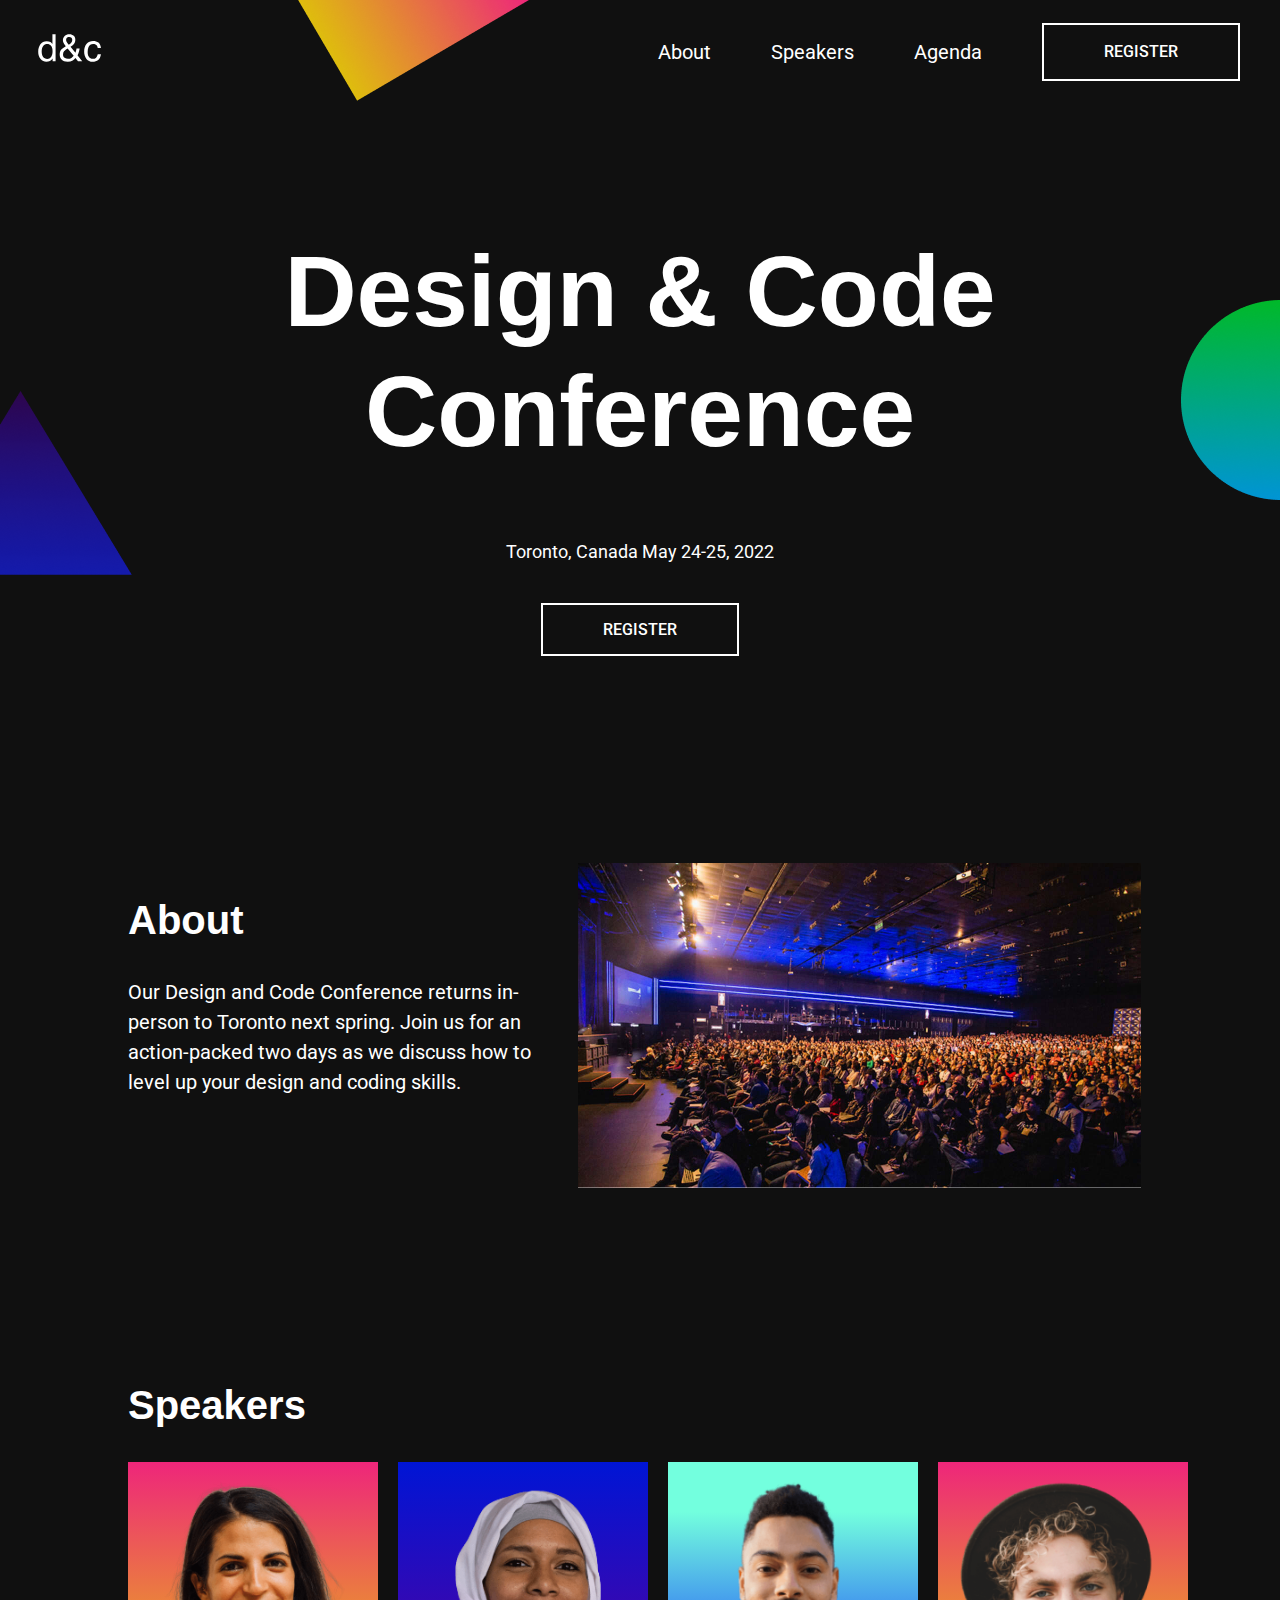
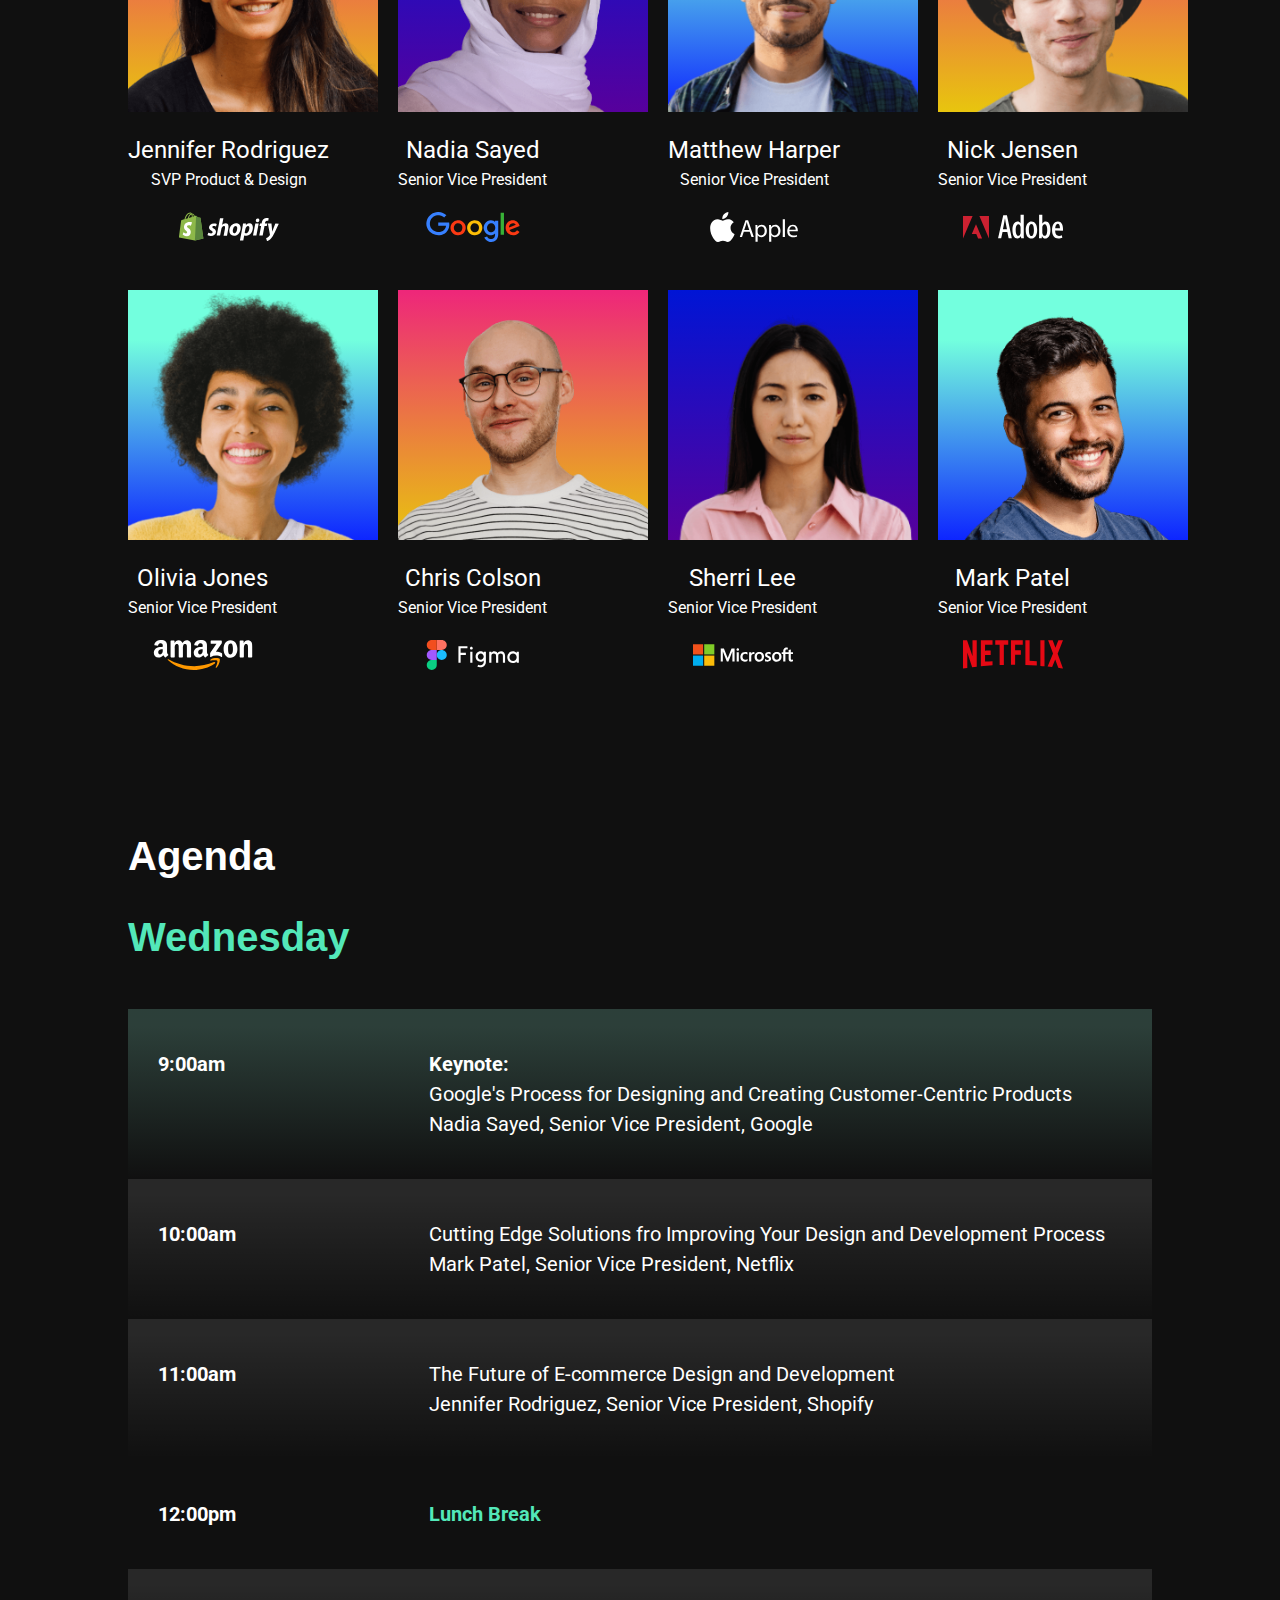
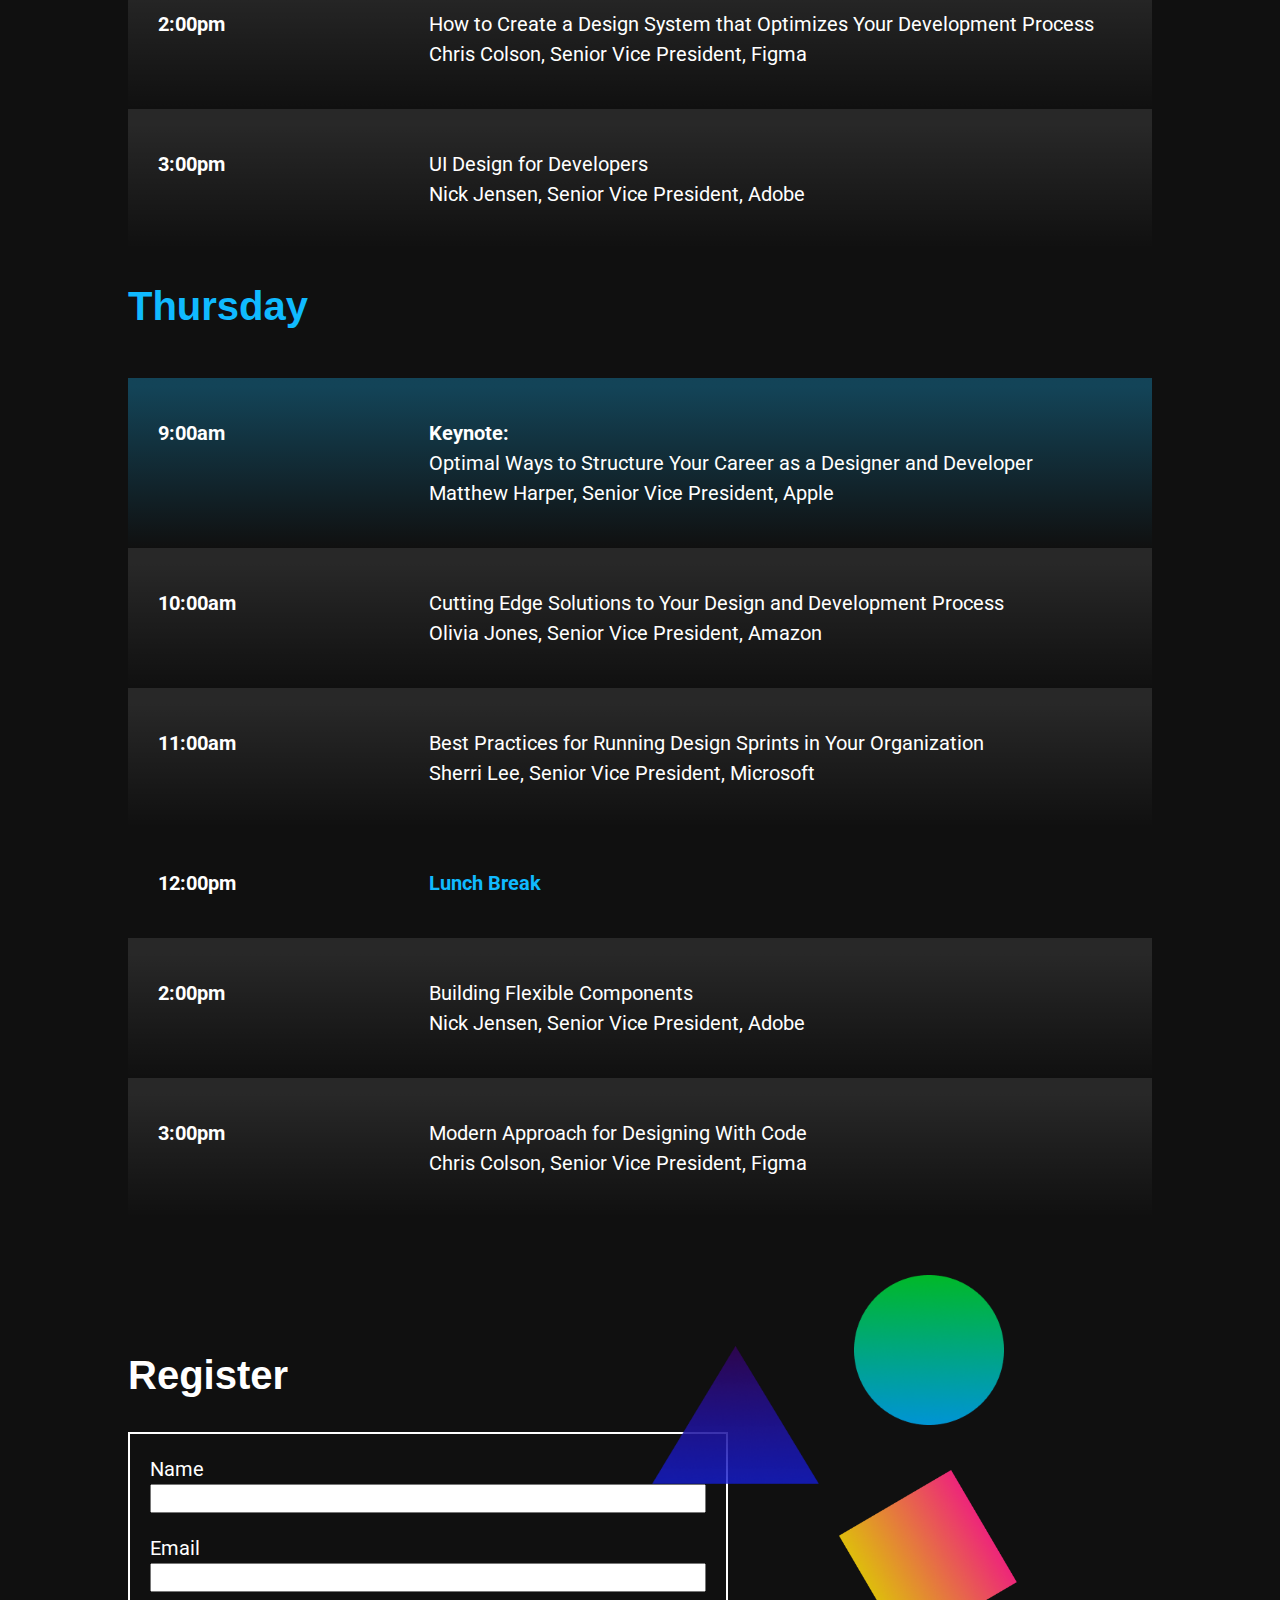
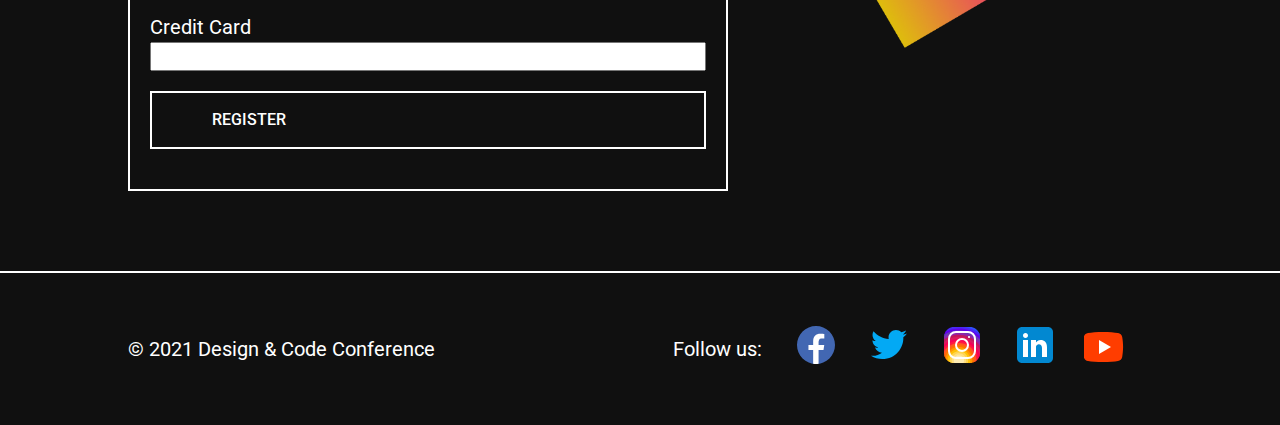
==== index.html @ f4529136 "Added copy to schedule and revised speaker titles." ====
<!DOCTYPE html>
<html lang="en">
  <head>
    <meta charset="UTF-8" />
    <meta http-equiv="X-UA-Compatible" content="IE=edge" />
    <meta name="viewport" content="width=device-width, initial-scale=1.0" />
    <title>Design & Code Conference</title>
    <link rel="stylesheet" href="css/normalize.css" />
    <link rel="stylesheet" href="css/styles.css" />
    <link
      href="https://fonts.googleapis.com/css2?family=Roboto:wght@400;700&display=swap"
      rel="stylesheet"
    />
  </head>
  <body>
    <header>
      <nav class="nav collapsible">
        <a href="#"
          ><svg class="icon-company">
            <use xlink:href="images/sprite.svg#logo"></use></svg
        ></a>
        <svg class="icon-social nav__toggler">
          <use xlink:href="images/sprite.svg#hamburger-menu"></use>
        </svg>
        <ul class="list nav__list collapsible__content">
          <li class="nav__item"><a href="">About</a></li>
          <li class="nav__item"><a href="">Speakers</a></li>
          <li class="nav__item"><a href="">Agenda</a></li>
          <li class="nav__item">
            <a href=""><div class="btn">Register</div></a>
          </li>
        </ul>
      </nav>
      <div class="hero-square">
        <img src="images/pink-yellow-square-hero.png" alt="">
      </div>
    </header>
    <section class="hero"> 
      <div class="hero-content">
        <h1>Design & Code<br />Conference</h1>
        <p class="date">Toronto, Canada May 24-25, 2022</p>
        <a href="" class="btn">Register</a>
      </div>
      <div class="hero-triangle">
        <img src="images/purple-blue-triangle.png" alt="">
      </div>
      <div class="hero-circle">
        <img src="images/green-blue-circle.png" alt="">
      </div>
    </section>
    <main>
      <section class="about container">
        <div class="grid about-grid">
          <div class="content">
            <h2 class="center">About</h2>
            <p class="word-wrap">
              Our Design and Code Conference returns in-person to Toronto next
              spring. Join us for an action-packed two days as we discuss how to
              level up your design and coding skills.
            </p>
          </div>
          <div class="image-wrap">
            <img
              src="images/conference_200.jpg"
              srcset="
                images/conference_200.jpg  200w,
                images/conference_812.jpg  812w,
                images/conference_1200.jpg 1200w,
              "
              alt=""
              class="img"
            />
          </div>
        </div>
      </section>
      <section class="speakers container">
        <h2 class="section__heading">Speakers</h2>
        <div class="grid grid-cols--4">
          <div class="speaker-profile-wrap">
            <div class="speaker pink-yellow">
              <img
                class="speaker-image"
                src="images/jennifer-dominguez-shopify.png"
                alt=""
              />
            </div>
            <div class="speaker__info">
              <div class="speaker__info-wrap">
                <p class="speaker__name">Jennifer Rodriguez</p>
                <p class="speaker__title">SVP Product & Design</p>
              </div>
              <svg class="icon-company">
                <use xlink:href="images/sprite.svg#shopify"></use>
              </svg>
            </div>
          </div>
          <div class="speaker-profile-wrap">
            <div class="speaker blue-purple">
              <img
                class="speaker-image"
                src="images/nadia-sayed-google.png"
                alt=""
              />
            </div>
            <div class="speaker__info">
              <div class="speaker__info-wrap">
                <p class="speaker__name">Nadia Sayed</p>
                <p class="speaker__title">Senior Vice President</p>
              </div>
              <svg class="icon-company">
                <use xlink:href="images/sprite.svg#google"></use>
              </svg>
            </div>
      
          
          </div>
          <div class="speaker-profile-wrap">
            <div class="speaker light_green-blue">
              <img
                class="speaker-image"
                src="images/matthew-harper-adobe.png"
                alt=""
              />
            </div>
            <div class="speaker__info">
              <div class="speaker__info-wrap">
                <p class="speaker__name">Matthew Harper</p>
                <p class="speaker__title">Senior Vice President</p>
              </div>
              <svg class="icon-company">
                <use xlink:href="images/sprite.svg#apple"></use>
              </svg>
            </div>
      
          
          </div>
          <div class="speaker-profile-wrap">
            <div class="speaker pink-yellow">
              <img
                class="speaker-image"
                src="images/nick-jensen-adobe.png"
                alt=""
              />
            </div>
            <div class="speaker__info">
              <div class="speaker__info-wrap">
                <p class="speaker__name">Nick Jensen</p>
                <p class="speaker__title">Senior Vice President</p>
              </div>
              <svg class="icon-company">
                <use xlink:href="images/sprite.svg#adobe"></use>
              </svg>
            </div>
          </div>
          <div class="speaker-profile-wrap">
            <div class="speaker light_green-blue">
              <img
                class="speaker-image"
                src="images/olivia-jones-amazon.png"
                alt=""
              />
            </div>
            <div class="speaker__info">
              <div class="speaker__info-wrap">
                <p class="speaker__name">Olivia Jones</p>
                <p class="speaker__title">Senior Vice President</p>
              </div>
              <svg class="icon-company">
                <use xlink:href="images/sprite.svg#amazon"></use>
              </svg>
            </div>
          </div>
          <div class="speaker-profile-wrap">
            <div class="speaker pink-yellow">
              <img
                class="speaker-image"
                src="images/chris-colson-figma.png"
                alt=""
              />
            </div>
            <div class="speaker__info">
              <div class="speaker__info-wrap">
                <p class="speaker__name">Chris Colson</p>
                <p class="speaker__title">Senior Vice President</p>
              </div>
              <svg class="icon-company">
                <use xlink:href="images/sprite.svg#figma"></use>
              </svg>
            </div>
          </div>
          <div class="speaker-profile-wrap">
            <div class="speaker blue-purple">
              <img
                class="speaker-image"
                src="images/sherri-lee-microsoft.png"
                alt=""
              />
            </div>
            <div class="speaker__info">
              <div class="speaker__info-wrap">
                <p class="speaker__name">Sherri Lee</p>
                <p class="speaker__title">Senior Vice President</p>
              </div>
              <svg class="icon-company">
                <use xlink:href="images/sprite.svg#microsoft"></use>
              </svg>
            </div>
          </div>
          <div class="speaker-profile-wrap">
            <div class="speaker light_green-blue">
              <img
                class="speaker-image"
                src="images/mark-patel-netflix.png"
                alt=""
              />
            </div>
            <div class="speaker__info">
              <div class="speaker__info-wrap">
                <p class="speaker__name">Mark Patel</p>
                <p class="speaker__title">Senior Vice President</p>
              </div>
              <svg class="icon-company">
                <use xlink:href="images/sprite.svg#netflix"></use>
              </svg>
            </div>
          </div>
      </section>
      <section class="agenda container">
        <h2 class="section__heading">Agenda</h2>
        <div class="agenda__day-one">
          <h2 class="agenda__heading">Wednesday</h2>
          <div class="grid grid-cols--2 green-black container-padding">
            <span style="font-weight: 700">
              <p>9:00am</p>
            </span>
            <div class="session-content">
              <span style="font-weight: 700">
                <p>Keynote:</p>
              </span>
              <p>Google's Process for Designing and Creating Customer-Centric Products</p>
              <p>Nadia Sayed, Senior Vice President, Google</p>
            </div>
          </div>
          <div class="grid grid-cols--2 white-black container-padding">
            <span style="font-weight: 700">
              <p>10:00am</p>
            </span>
            <div class="session-content">
              <p>Cutting Edge Solutions fro Improving Your Design and Development Process</p>
              <p>Mark Patel, Senior Vice President, Netflix</p>
            </div>
          </div>
          <div class="grid grid-cols--2 white-black container-padding">
            <span style="font-weight: 700">
              <p>11:00am</p>
            </span>
            <div class="session-content">
              <p>The Future of E-commerce Design and Development</p>
              <p>Jennifer Rodriguez, Senior Vice President, Shopify</p>
            </div>
          </div>
          <div class="grid grid-cols--2 container-padding">
            <span style="font-weight: 700">
              <p>12:00pm</p>
            </span>
            <div class="session-content">
              <p><span style="color: #53e8b9; font-weight:bold">Lunch Break</span></p>
            </div>
          </div>
          <div class="grid grid-cols--2 white-black container-padding">
            <span style="font-weight: 700">
              <p>2:00pm</p>
            </span>
            <div class="session-content">
              <p>How to Create a Design System that Optimizes Your Development Process</p>
              <p>Chris Colson, Senior Vice President, Figma</p>
            </div>
          </div>
          <div class="grid grid-cols--2 white-black container-padding">
            <span style="font-weight: 700">
              <p>3:00pm</p>
            </span>
            <div class="session-content">
              <p>UI Design for Developers</p>
              <p>Nick Jensen, Senior Vice President, Adobe</p>
            </div>
          </div>
        </div>
        <div class="agenda__day-two">
          <h2 class="agenda__heading--blue">Thursday</h2>
          <div class="grid grid-cols--2 blue-black container-padding">
            <span style="font-weight: 700">
              <p>9:00am</p>
            </span>
            <div class="session-content">
              <span style="font-weight: 700">
                <p>Keynote:</p>
              </span>
              <p>Optimal Ways to Structure Your Career as a Designer and Developer</p>
              <p>Matthew Harper, Senior Vice President, Apple</p>
            </div>
          </div>
          <div class="grid grid-cols--2 white-black container-padding">
            <span style="font-weight: 700">
              <p>10:00am</p>
            </span>
            <div class="session-content">
              <p>Cutting Edge Solutions to Your Design and Development Process</p>
              <p>Olivia Jones, Senior Vice President, Amazon</p>
            </div>
          </div>
          <div class="grid grid-cols--2 white-black container-padding">
            <span style="font-weight: 700">
              <p>11:00am</p>
            </span>
            <div class="session-content">
              <p>Best Practices for Running Design Sprints in Your Organization</p>
              <p>Sherri Lee, Senior Vice President, Microsoft</p>
            </div>
          </div>
          <div class="grid grid-cols--2 container-padding">
            <span style="font-weight: 700">
              <p>12:00pm</p>
            </span>
            <div class="session-content">
              <p><span style="color: #10BAFF; font-weight:bold">Lunch Break</span></p>
            </div>
          </div>
          <div class="grid grid-cols--2 white-black container-padding">
            <span style="font-weight: 700">
              <p>2:00pm</p>
            </span>
            <div class="session-content">
              <p>Building Flexible Components</p>
              <p>Nick Jensen, Senior Vice President, Adobe</p>
            </div>
          </div>
          <div class="grid grid-cols--2 white-black container-padding">
            <span style="font-weight: 700">
              <p>3:00pm</p>
            </span>
            <div class="session-content">
              <p>Modern Approach for Designing With Code</p>
              <p>Chris Colson, Senior Vice President, Figma</p>
            </div>
          </div>
        </div>
      </section>
      <section class="register container">
        <h2 class="temp">Register</h2>
        <form action="" class="form">
          <div class="input-wrap">
            <label for="">Name</label>
            <input type="text">
          </div>
          <div class="input-wrap">
            <label for="">Email</label>
            <input type="email">
          </div>
          <div class="input-wrap">
            <label for="">Credit Card</label>
            <input type="text">
          </div>
          <div class="input-wrap">
            <a href="" class="btn btn-margin" >Register</a>
          </div>
          <div class="triangle-form">
            <img class="triangle-form__image" src="images/purple-blue-triangle-form.png" alt="">
          </div>
          <div class="square-form">
            <img class="square-form__image" src="images/pink-yellow-square-form.png" alt="">
          </div>
          <div class="circle-form">
            <img class="circle-form__image" src="images/green-blue-circle-form.png" alt="">
          </div>
        </form>

      </section>
      <footer class="footer">
        <div class="container">
          <div class="footer-items">
            <p class="copyright">&copy 2021 Design & Code Conference</p>
            <div class="social-footer-wrap">
              <p class="social-icons-caption">Follow us:</p>
              <div class="social-icons">
                <a href="">
                  <svg class="icon-social">
                    <use xlink:href="images/sprite.svg#social-facebook"></use>
                  </svg>
                </a>
                <a href="">
                  <svg class="icon-social">
                    <use xlink:href="images/sprite.svg#social-twitter"></use>
                  </svg>
                </a>
                <a href="">
                  <svg class="icon-social">
                    <use xlink:href="images/sprite.svg#social-instagram"></use>
                  </svg>
                </a>
                <a href="">
                  <svg class="icon-social">
                    <use xlink:href="images/sprite.svg#social-linkedin"></use>
                  </svg>
                </a>
                <a href="">
                  <svg class="icon-social">
                    <use xlink:href="images/sprite.svg#social-youtube"></use>
                  </svg>
                </a>
              </div>
            </div>
          </div>
        </div>
      </footer>
    </main>
    <script src="js/main.js"></script>
  </body>
</html>
---- css/styles.css ----
:root {
  --color-primary: #53e8b9;
  --color-secondary: #ee267a;
  --color-accent: #e8c50e;
  --color-headings: #ffffff;
  --color-body: #ffffff;
  --color-body--dark: #101010;
  --color-border: #ffffff;
}

*,
*::after,
*::before {
  box-sizing: border-box;
}

/* Typography */

::selection {
  background: var(--color-primary);
  color: #ffffff;
}

html {
  font-size: 62.5%;
  background-color: var(--color-body--dark);
}

body {
  background-color: var(--color-body--darker);
  font-family: Helvetica, sans-serif;
  font-size: 2rem;
  line-height: 1.5;
  color: var(--color-body);
}

h1,
h2,
h3 {
  font-family: Helvetica, sans-serif;
  line-height: 1.2;
}

h1 {
  font-size: 4rem;
}

@media screen and (min-width: 1068px) {
  h1 {
    font-size: 10rem;
  }
}

h2 {
  font-size: 4rem;
}

h3 {
  font-size: 3.2rem;
}

h4 {
  font-size: 2.4rem;
  font-weight: bold;
}

p {
  margin: 0;
}
body {
  font-family: "Roboto", sans-serif;
}
/* Icons */

.icon-social {
  height: 48px;
  width: 48px;
  margin-right: 20px;
}

.icon-company {
  width: 100%;
  max-width: 100px;
  height: 100%;
  max-height: 30px;
}

/* Buttons */

.btn {
  font-size: 1.6rem;
  font-weight: 500;
  text-transform: uppercase;
  padding: 1.5rem 6rem;
  border: 2px solid var(--color-body);
  color: var(--color-body);
  background-color: transparent;
  text-decoration: none;
}

.btn:hover {
  border: 2px solid var(--color-body);
  color: var(--color-body--dark);
  background-color: var(--color-body);
}

/* Speaker Profiles */

/* .speakers {
  overflow: hidden;
} */
.speaker-profile-wrap {
  display: flex;
  flex-direction: column;
  align-items: center;
  justify-content: center;
  align-self: center;
  margin-bottom: 2rem;
}

@media screen and (min-width: 500px) {
  .speaker-profile-wrap {
    align-items: flex-start;
    justify-content: flex-start;
  }
}

.speaker {
  max-height: 250px;
  max-width: 250px;
  margin-bottom: 2rem;
}

.speaker-image {
  max-height: 250px;
  max-width: 250px;
}

.pink-yellow {
  background-image: linear-gradient(#ee267a, #e8c50e);
}

.blue-purple {
  background-image: linear-gradient(#0015d5, #57009c);
}

.light_green-blue {
  background-image: linear-gradient(#73ffde 20%, #0d25ff);
}

.speaker__name {
  font-size: 2.4rem;
  margin: 0;
}

.speaker__title {
  font-size: 1.6rem;
  margin: 0;
}

.speaker__info-wrap {
  margin-bottom: 2rem;
}

.speaker__info {
  text-align: center;
}
/* grids */

.grid {
  display: grid;
}

.about-grid {
  row-gap: 4rem;
}

@media screen and (min-width: 500px) {
  .grid-cols--4 {
    grid-template-columns: 1fr 1fr;
    grid-gap: 3rem;
  }
}
@media screen and (min-width: 768px) {
  .grid-cols--2 {
    grid-template-columns: 25% 75%;
    grid-gap: 3rem;
  }
  .grid-cols--4 {
    grid-template-columns: 1fr 1fr 1fr;
    grid-gap: 3rem;
  }
}

@media screen and (min-width: 1100px) {
  .grid-cols--4 {
    grid-template-columns: 1fr 1fr 1fr 1fr;
    grid-gap: 2rem;
  }
}

.green-black {
  background-image: linear-gradient(rgba(156, 251, 222, 0.2) 10%, transparent);
}

.blue-black {
  background-image: linear-gradient(rgba(26, 188, 254, 0.3) 5%, transparent);
}

.white-black {
  background-image: linear-gradient(rgba(255, 255, 255, 0.1) 10%, transparent);
}

.agenda__heading {
  color: var(--color-primary);
  margin-bottom: 4.8rem;
}

.agenda__heading--blue {
  color: #10baff;
  margin-bottom: 4.8rem;
}

.container-padding {
  padding: 4rem 3rem;
}

/* Footer */
.footer {
  padding: 4.8rem 0;
  border-top: 2px solid #ffffff;
  margin-top: 8rem;
}
.footer-items {
  display: flex;
  flex-direction: column;
  justify-content: center;
  align-items: center;
}

@media screen and (min-width: 1100px) {
  .footer-items {
    flex-direction: row;
    justify-content: space-between;
    align-items: center;
  }
}

.social-footer-wrap {
  display: flex;
  flex-direction: column;
  align-items: center;
}

.copyright {
  margin-bottom: 2.4rem;
}

@media screen and (min-width: 1100px) {
  .social-footer-wrap {
    flex-direction: row;
    justify-content: space-between;
  }

  .copyright {
    margin-bottom: 0;
  }
}

a {
  text-decoration: none;
}

.social-icons-caption {
  margin-right: 3rem;
}

/* Navigation */
.list {
  list-style: none;
  padding: 0;
}

.nav {
  background-color: var(--color-body--dark);
  display: flex;
  justify-content: space-between;
  align-items: center;
  flex-wrap: wrap;
  padding: 1.8rem 2rem;
}

.nav__list {
  width: 100%;
  margin: 0;
  align-items: center;
}

.nav__item {
  padding: 0.5rem 2rem;
  border-bottom: 1px solid #222222;
}

.nav__item > a {
  color: var(--color-body);
}

.collapsible__content {
  max-height: 0;
  overflow: hidden;
  opacity: 0;
}

.collapsible--expanded .collapsible__content {
  max-height: 100vh;
  opacity: 1;
}

@media screen and (min-width: 768px) {
  .nav__toggler {
    display: none;
  }

  .nav__item {
    border-bottom: none;
  }

  .nav__item + .nav__item {
    margin-left: 2rem;
  }

  .nav__list {
    width: auto;
    display: flex;
    max-height: 100%;
    opacity: 1;
  }
}

/* Hero */

.hero {
  padding: 6rem 0;
  display: flex;
  flex-direction: column;
  justify-content: center;
  align-items: center;
  text-align: center;
}
.date {
  font-size: 1.8rem;
  margin-bottom: 4.8rem;
}

.container {
  width: 80%;
  max-width: 1100px;
  margin: 0 auto;
}

.hero-text {
  margin-bottom: 4rem;
}

/* .section__heading {
  font-weight: 600;
  font-size: 6rem;
  margin: 0 0 7rem 0;
} */
.img {
  max-width: 600px;
}

.image-wrap {
  overflow: hidden;
}

@media screen and (min-width: 760px) {
  .about-grid {
    grid-template-columns: 40% 55%;
    gap: 4rem;
  }
  .image-wrap {
    display: flex;
    justify-content: flex-end;
  }
}

/* About */

.about {
  padding: 3rem 0;
}

@media screen and (min-width: 1100px) {
  .about {
    padding: 16rem 0;
  }
}

/* Agenda */

.agenda {
  padding: 10rem 0;
}

/* Register */
.form {
  border: 2px solid #ffffff;
  padding: 2rem;
  max-width: 600px;
  position: relative;
}
.input-wrap {
  display: flex;
  flex-direction: column;
  margin-bottom: 2rem;
}

.small {
  width: 32px;
  width: 32px;
}

.nav {
  position: relative;
}
.hero-square {
  position: absolute;
  top: 0;
  left: 20%;
}

.hero {
  position: relative;
}
.hero-triangle {
  position: absolute;
  left: 0;
  bottom: 20%;
}

.hero-circle {
  position: absolute;
  right: 0;
}

.triangle-form {
  position: absolute;
  right: -25%;
  top: -25%;
}

.triangle-form__image {
  width: 75%;
  height: 75%;
}

.square-form {
  position: absolute;
  right: -65%;
  top: 10%;
}

.square-form__image {
  width: 65%;
  height: 65%;
}

.circle-form {
  position: absolute;
  right: -55%;
  top: -45%;
}

.circle-form__image {
  width: 75%;
  height: 75%;
}
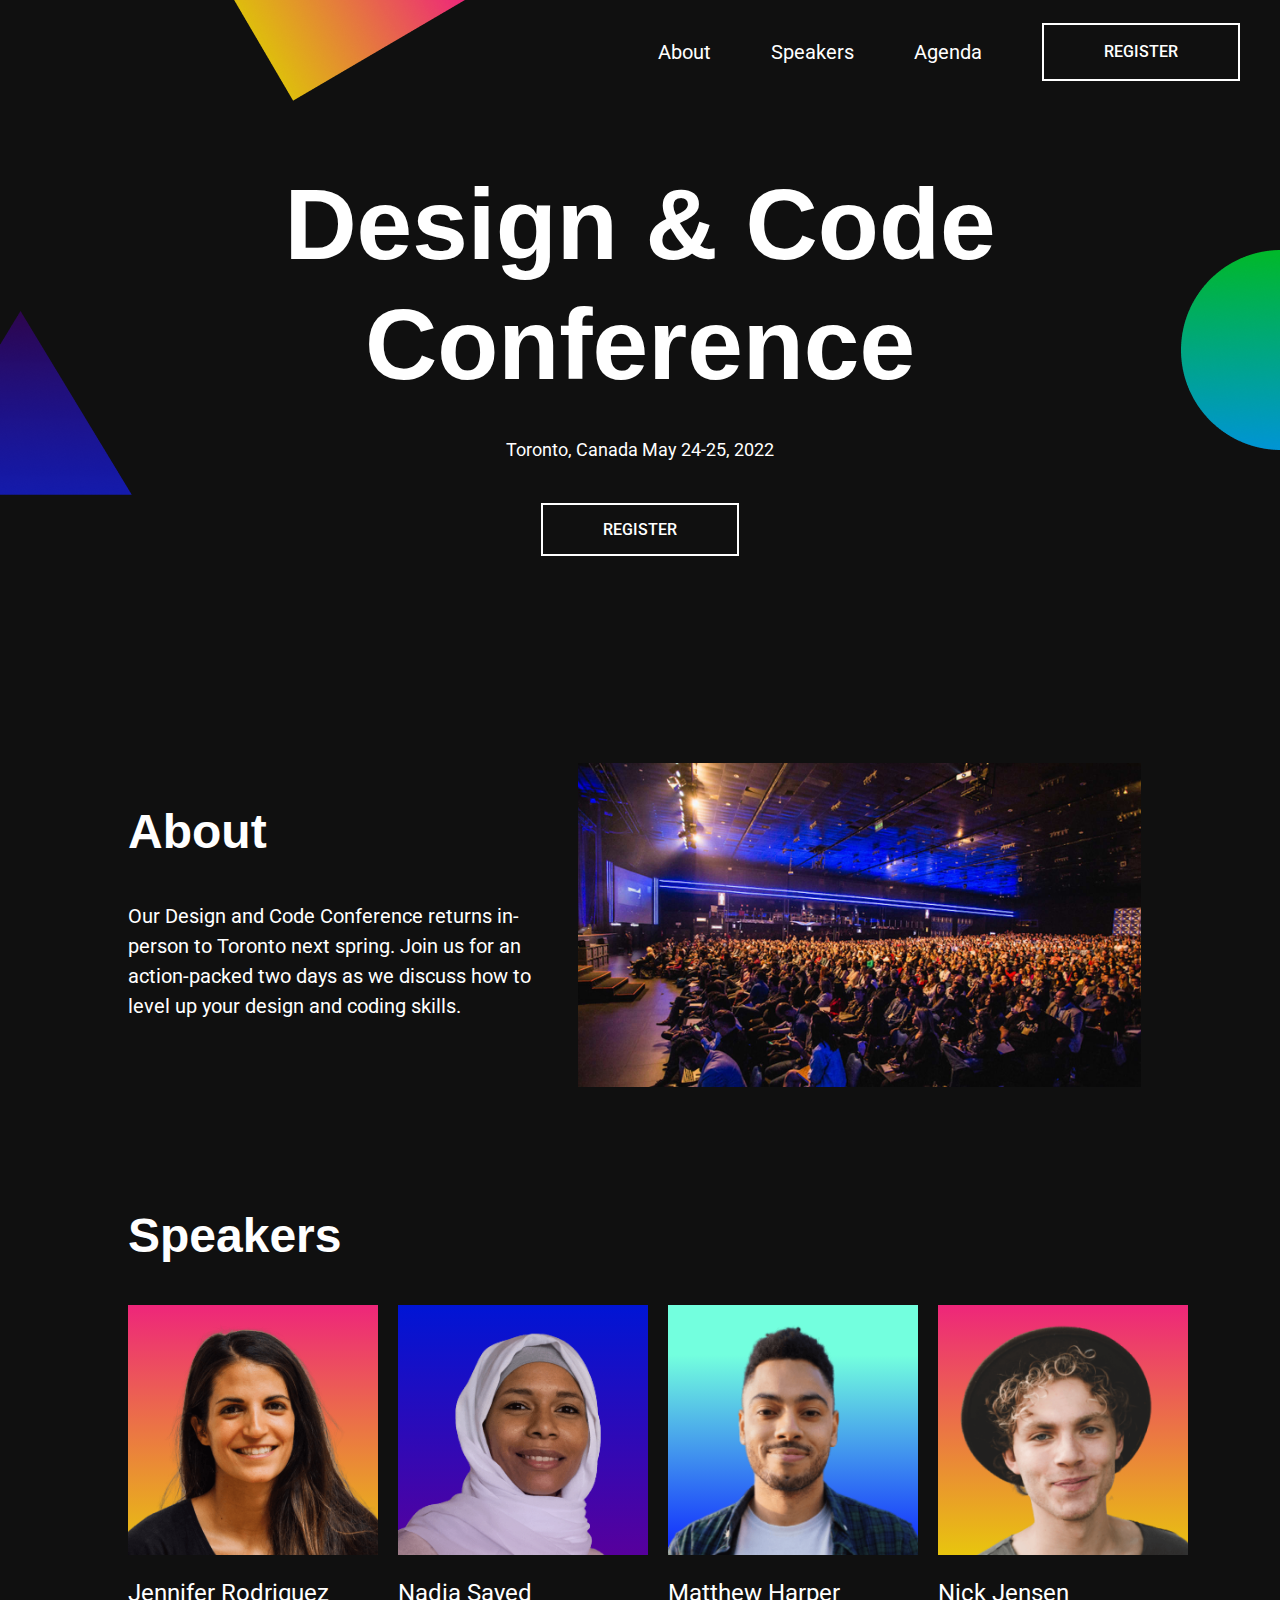
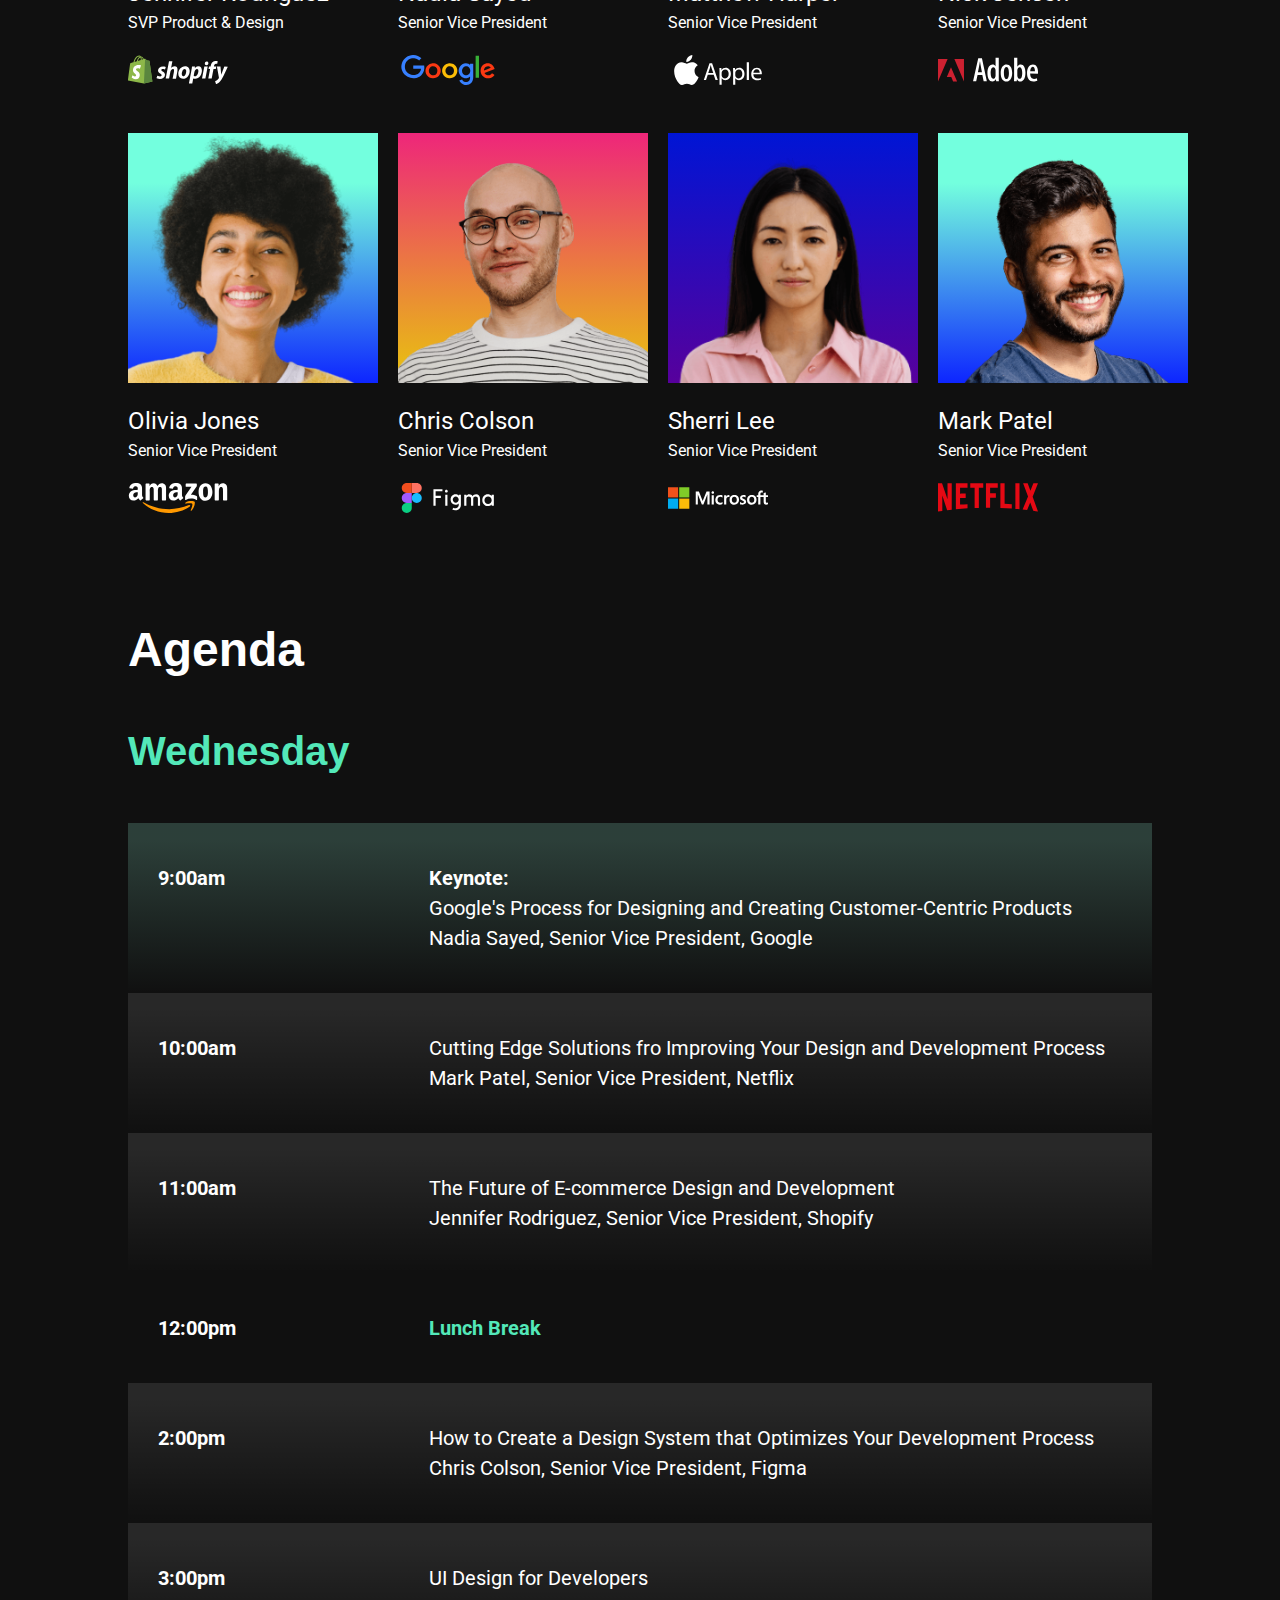
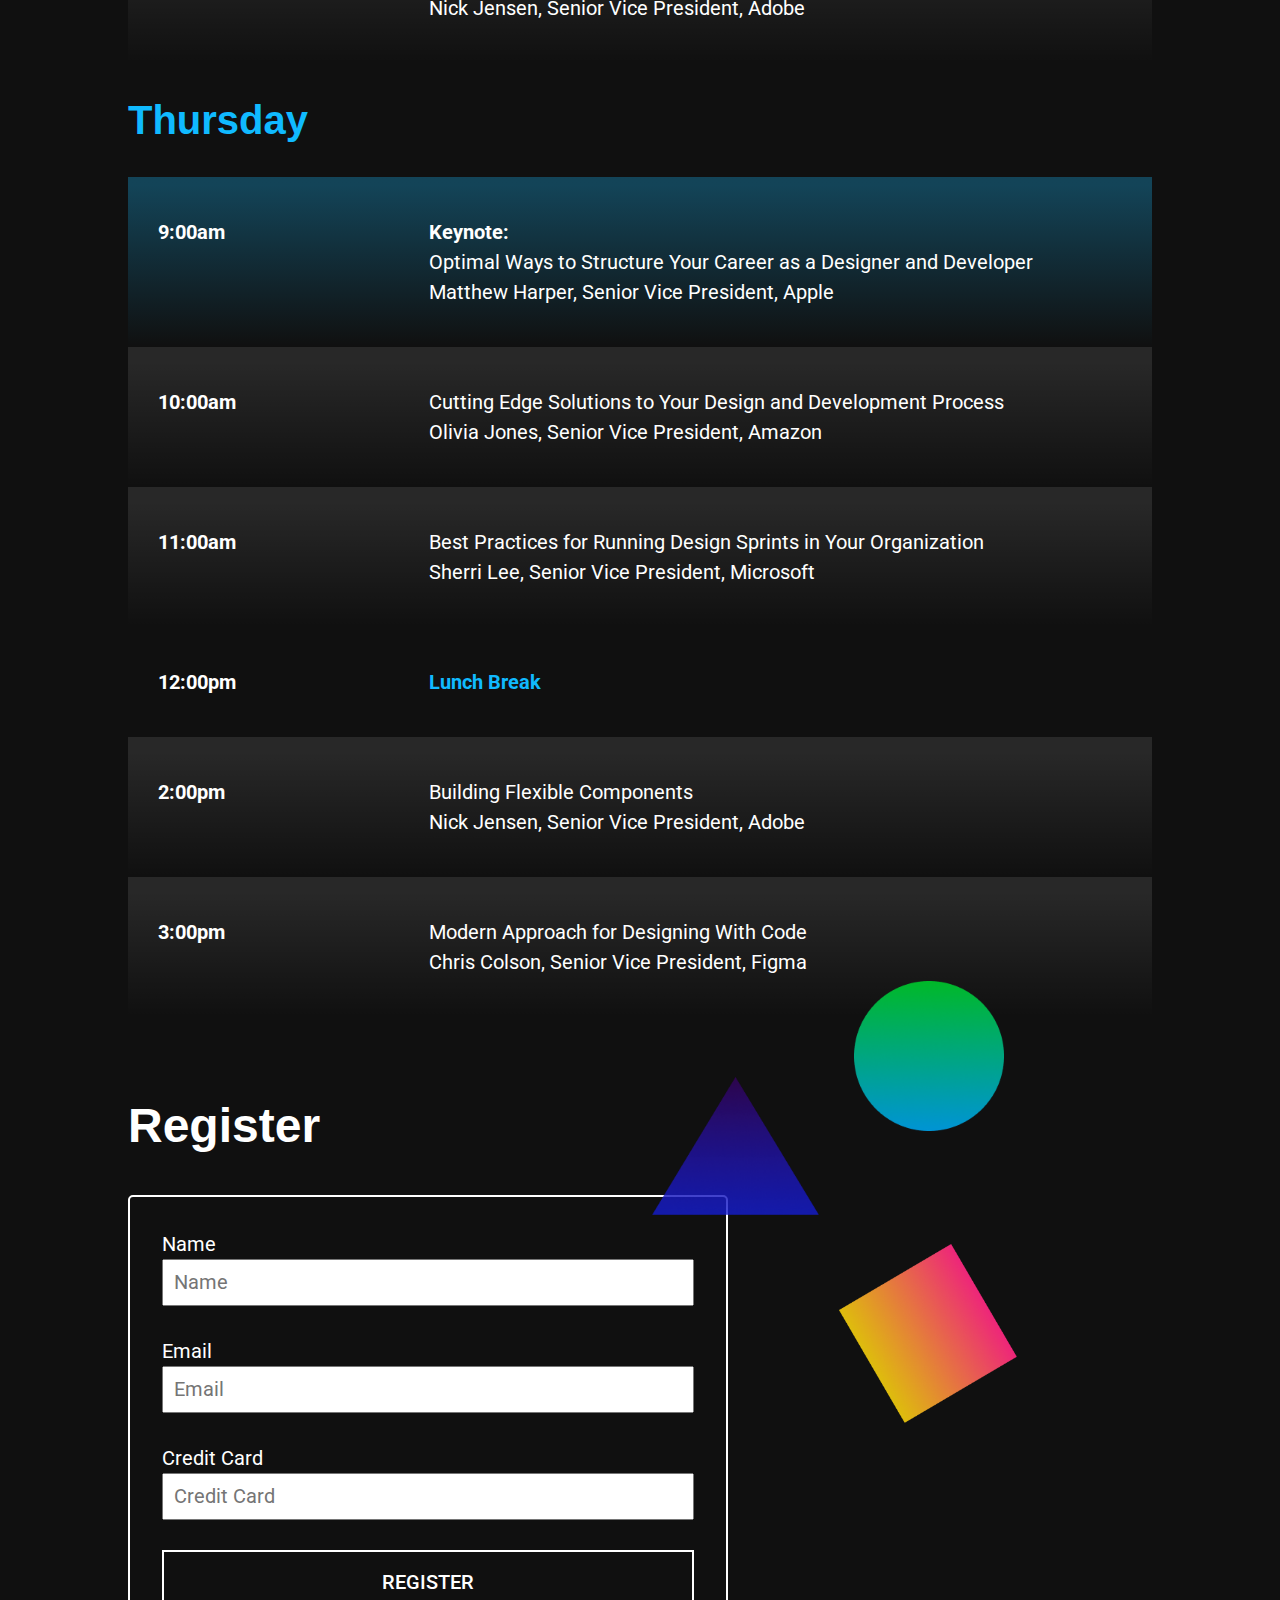
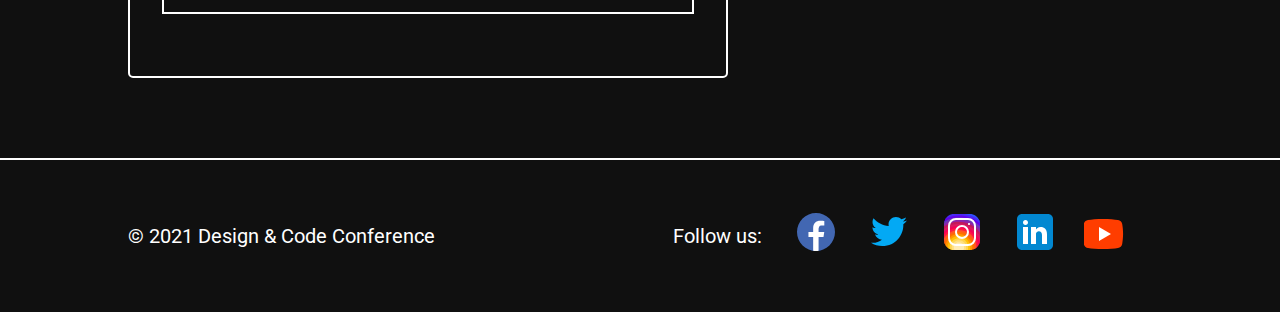
==== commit 88e3a874: "Revised design." ====
--- a/index.html
+++ b/index.html
@@ -16,9 +16,7 @@
     <header>
       <nav class="nav collapsible">
         <a href="#"
-          ><svg class="icon-company">
-            <use xlink:href="images/sprite.svg#logo"></use></svg
-        ></a>
+          ></a>
         <svg class="icon-social nav__toggler">
           <use xlink:href="images/sprite.svg#hamburger-menu"></use>
         </svg>
@@ -52,7 +50,7 @@
       <section class="about container">
         <div class="grid about-grid">
           <div class="content">
-            <h2 class="center">About</h2>
+            <h2 class="section__heading">About</h2>
             <p class="word-wrap">
               Our Design and Code Conference returns in-person to Toronto next
               spring. Join us for an action-packed two days as we discuss how to
@@ -64,8 +62,8 @@
               src="images/conference_200.jpg"
               srcset="
                 images/conference_200.jpg  200w,
-                images/conference_812.jpg  812w,
-                images/conference_1200.jpg 1200w,
+                images/conference_941.jpg  941w,
+                images/conference_1400.jpg 1400w,
               "
               alt=""
               class="img"
@@ -347,22 +345,22 @@
         </div>
       </section>
       <section class="register container">
-        <h2 class="temp">Register</h2>
+        <h2 class="section__heading">Register</h2>
         <form action="" class="form">
           <div class="input-wrap">
             <label for="">Name</label>
-            <input type="text">
+            <input type="text" placeholder="Name">
           </div>
           <div class="input-wrap">
             <label for="">Email</label>
-            <input type="email">
+            <input type="email" placeholder="Email">
           </div>
           <div class="input-wrap">
             <label for="">Credit Card</label>
-            <input type="text">
+            <input type="text" placeholder="Credit Card">
           </div>
           <div class="input-wrap">
-            <a href="" class="btn btn-margin" >Register</a>
+            <a href="" class="btn btn--text-large" >Register</a>
           </div>
           <div class="triangle-form">
             <img class="triangle-form__image" src="images/purple-blue-triangle-form.png" alt="">
--- a/css/styles.css
+++ b/css/styles.css
@@ -42,9 +42,15 @@
 }
 
 h1 {
-  font-size: 4rem;
-}
-
+  font-size: 6rem;
+}
+
+@media screen and (min-width: 768px) {
+  h1 {
+    font-size: 5.8rem;
+    margin: 0;
+  }
+}
 @media screen and (min-width: 1068px) {
   h1 {
     font-size: 10rem;
@@ -77,7 +83,6 @@
   width: 48px;
   margin-right: 20px;
 }
-
 .icon-company {
   width: 100%;
   max-width: 100px;
@@ -91,11 +96,16 @@
   font-size: 1.6rem;
   font-weight: 500;
   text-transform: uppercase;
+  text-align: center;
   padding: 1.5rem 6rem;
   border: 2px solid var(--color-body);
   color: var(--color-body);
   background-color: transparent;
   text-decoration: none;
+}
+
+.btn--text-large {
+  font-size: 2rem;
 }
 
 .btn:hover {
@@ -165,6 +175,12 @@
 .speaker__info {
   text-align: center;
 }
+
+@media screen and (min-width: 500px) {
+  .speaker__info {
+    text-align: left;
+  }
+}
 /* grids */
 
 .grid {
@@ -213,12 +229,12 @@
 
 .agenda__heading {
   color: var(--color-primary);
-  margin-bottom: 4.8rem;
+  margin: 4.8rem 0;
 }
 
 .agenda__heading--blue {
   color: #10baff;
-  margin-bottom: 4.8rem;
+  margin-bottom: 4.8rem 0;
 }
 
 .container-padding {
@@ -305,6 +321,10 @@
   color: var(--color-body);
 }
 
+.nav__item > a:hover {
+  color: var(--color-primary);
+}
+
 .collapsible__content {
   max-height: 0;
   overflow: hidden;
@@ -349,7 +369,7 @@
 }
 .date {
   font-size: 1.8rem;
-  margin-bottom: 4.8rem;
+  margin: 3.2rem 0 5rem;
 }
 
 .container {
@@ -362,11 +382,11 @@
   margin-bottom: 4rem;
 }
 
-/* .section__heading {
+.section__heading {
   font-weight: 600;
-  font-size: 6rem;
-  margin: 0 0 7rem 0;
-} */
+  font-size: 4.8rem;
+  margin: 4rem 0;
+}
 .img {
   max-width: 600px;
 }
@@ -392,29 +412,40 @@
   padding: 3rem 0;
 }
 
+@media screen and (min-width: 768px) {
+  .about {
+    padding: 8rem 0;
+  }
+}
+
 @media screen and (min-width: 1100px) {
   .about {
-    padding: 16rem 0;
+    padding: 16rem 0 8rem;
   }
 }
 
 /* Agenda */
 
 .agenda {
-  padding: 10rem 0;
+  padding: 4rem 0;
 }
 
 /* Register */
 .form {
   border: 2px solid #ffffff;
-  padding: 2rem;
+  border-radius: 5px;
+  padding: 3.2rem;
   max-width: 600px;
   position: relative;
+}
+
+input {
+  padding: 1rem;
 }
 .input-wrap {
   display: flex;
   flex-direction: column;
-  margin-bottom: 2rem;
+  margin-bottom: 3rem;
 }
 
 .small {
@@ -428,12 +459,13 @@
 .hero-square {
   position: absolute;
   top: 0;
-  left: 20%;
+  left: 15%;
 }
 
 .hero {
   position: relative;
 }
+
 .hero-triangle {
   position: absolute;
   left: 0;
@@ -476,4 +508,4 @@
 .circle-form__image {
   width: 75%;
   height: 75%;
-}+}
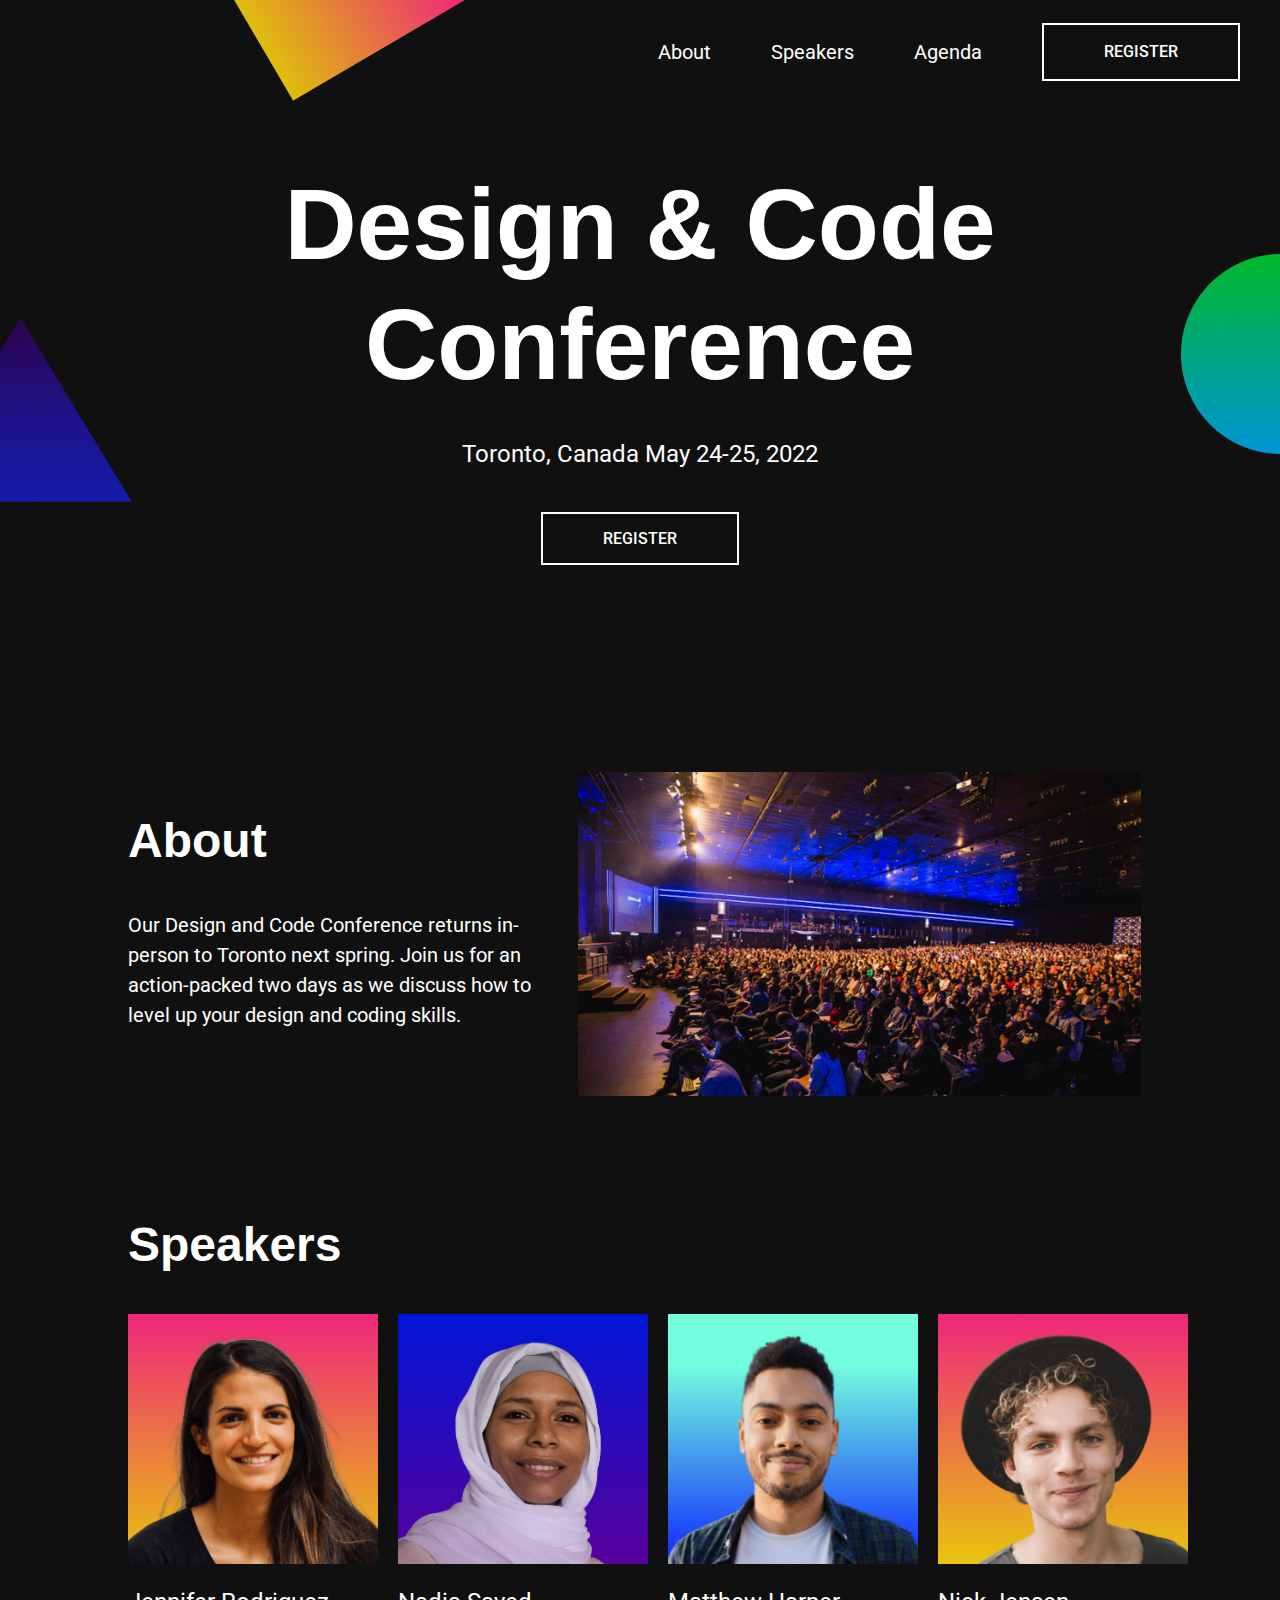
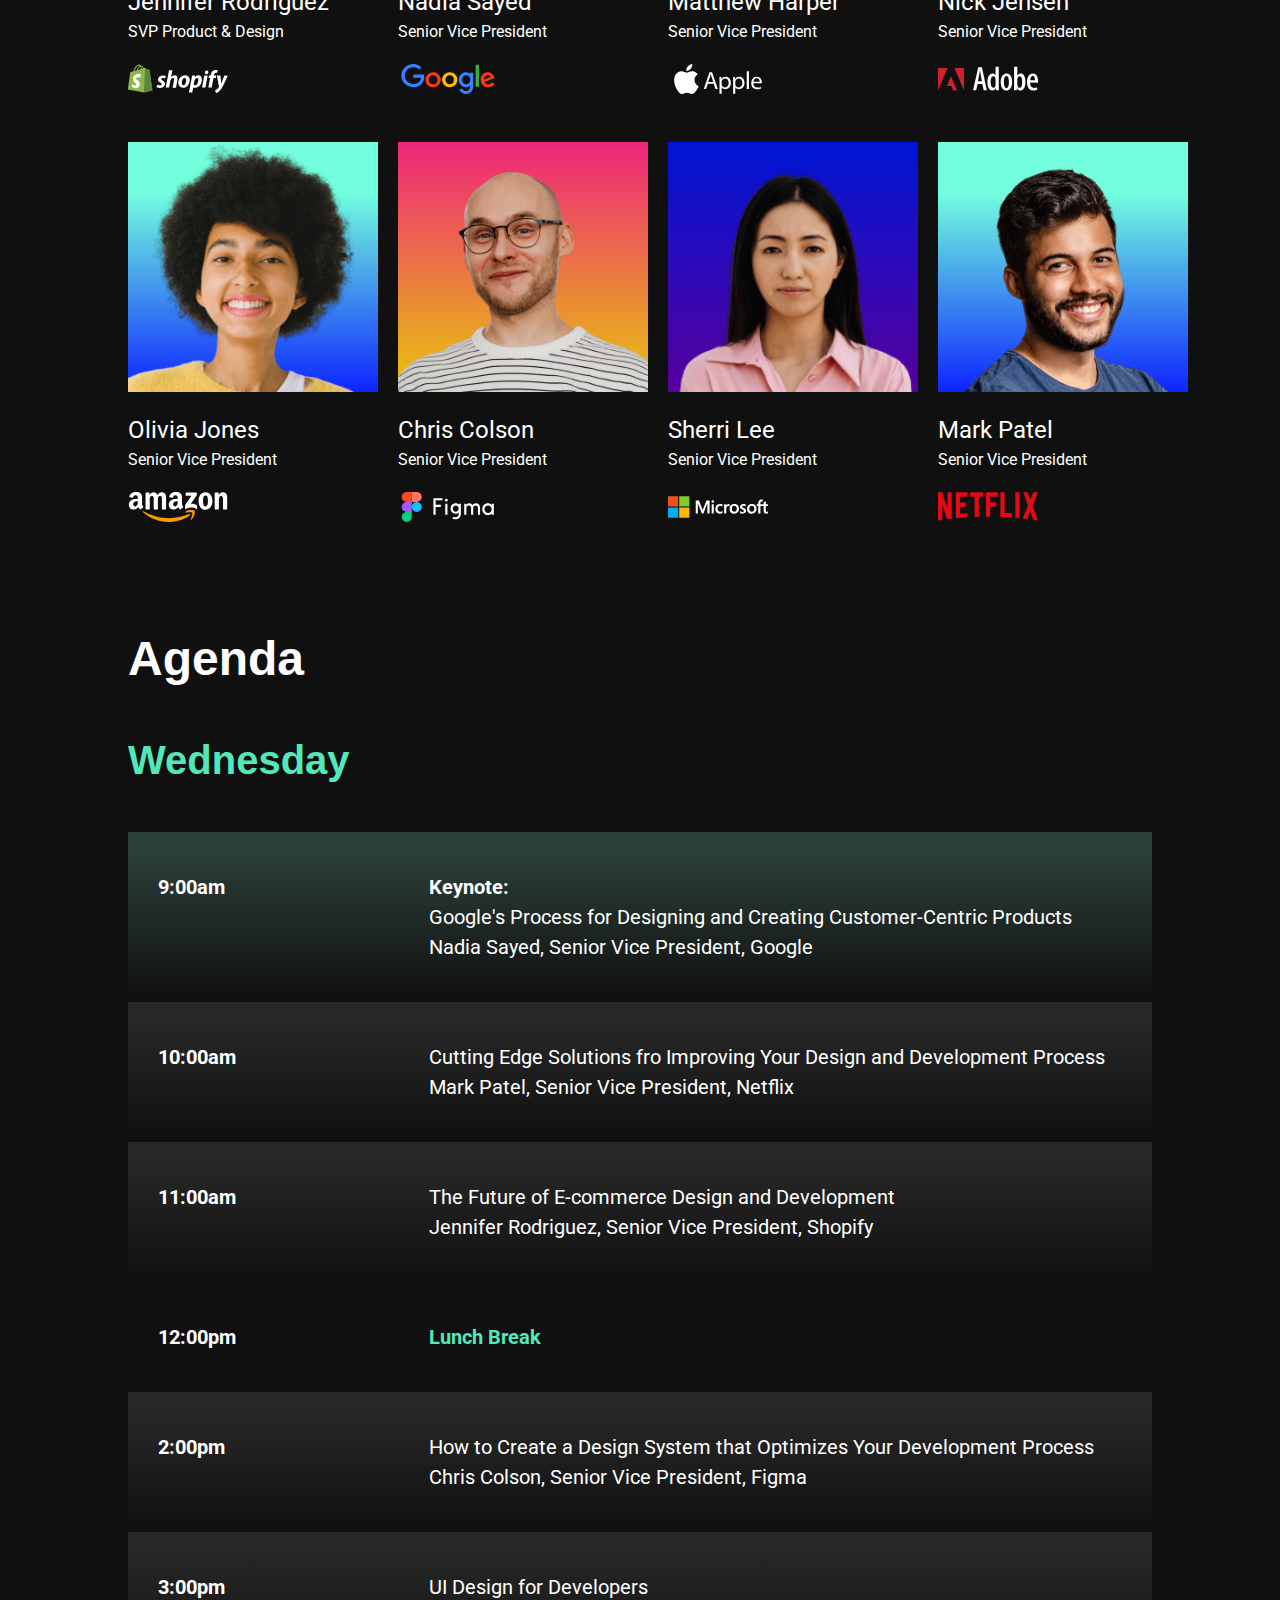
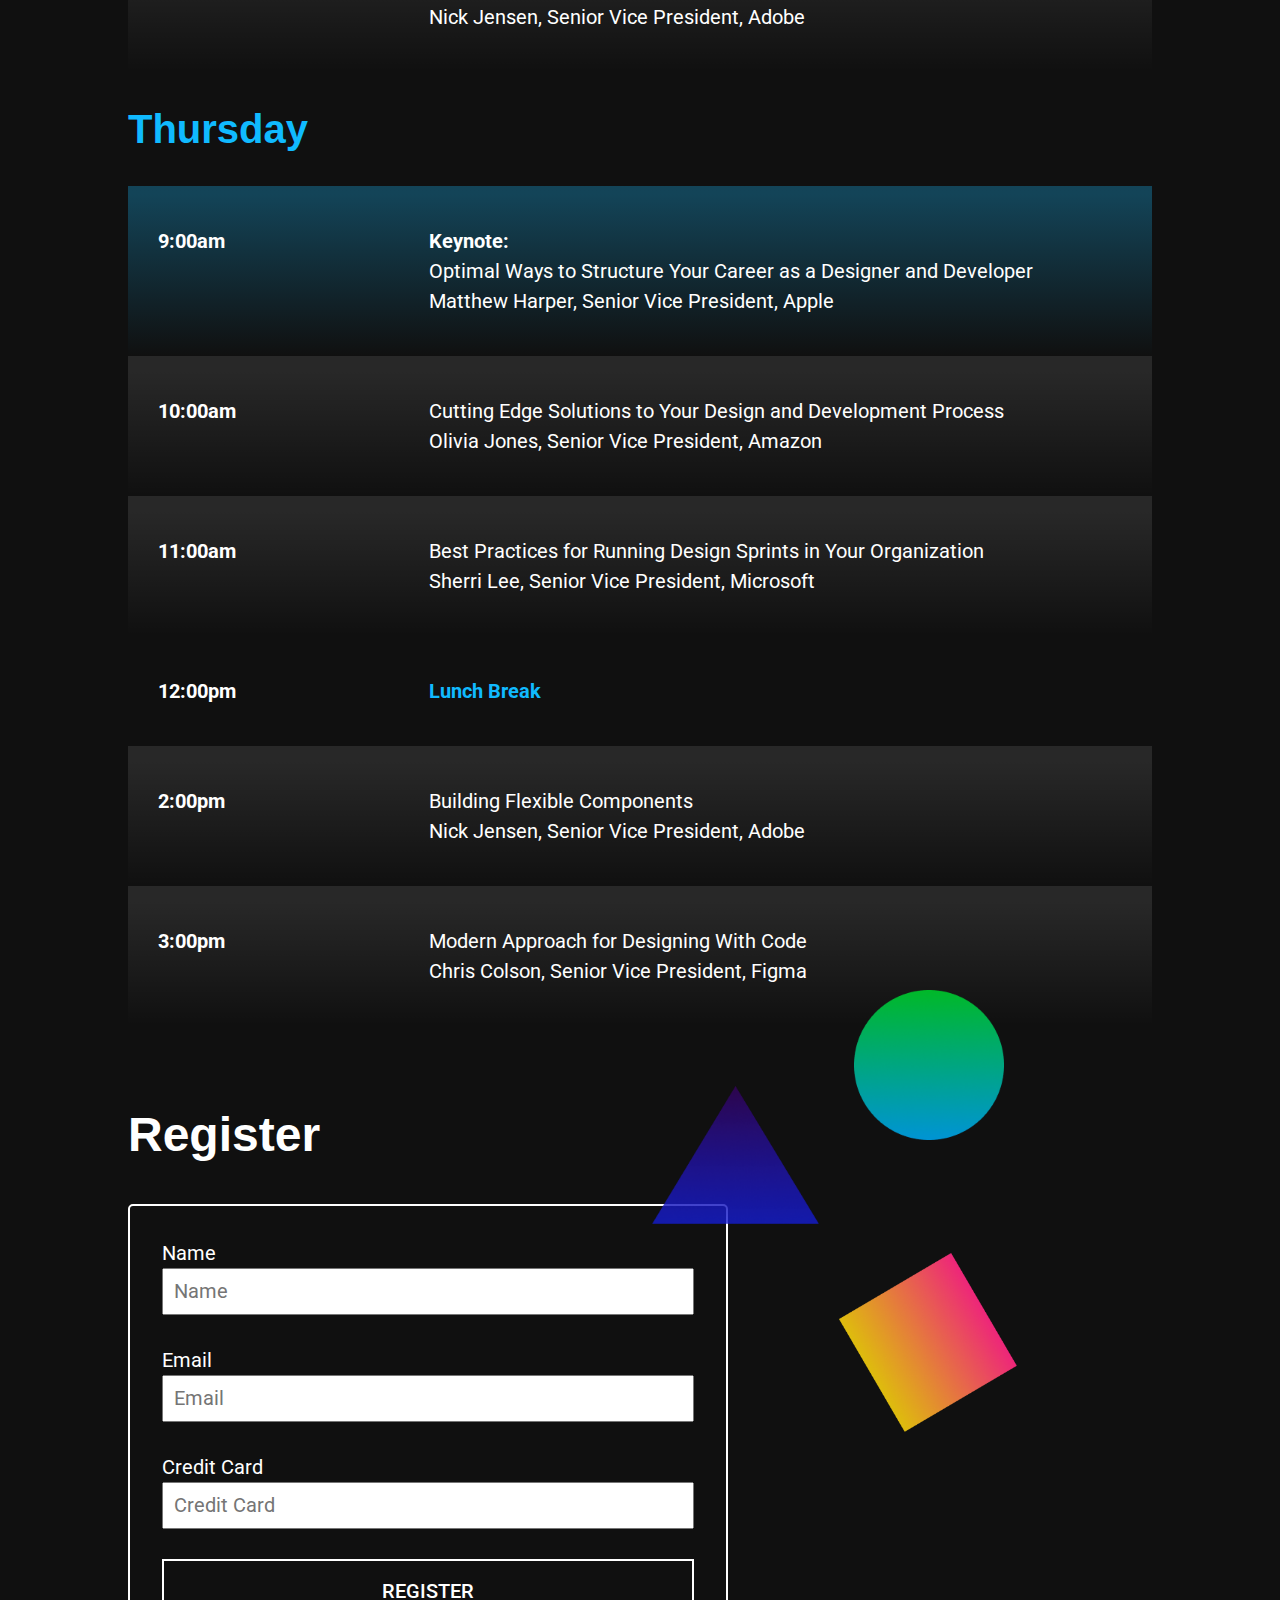
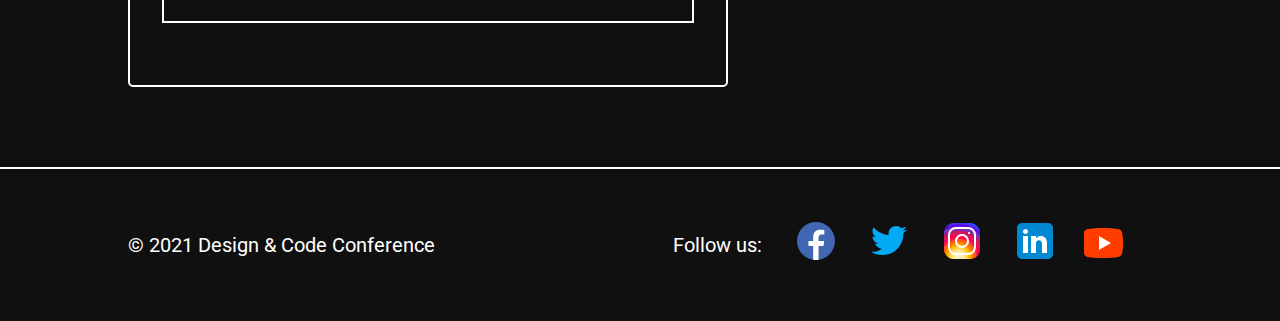
==== commit 0c140217: "Added section IDs and linked nav items to them." ====
--- a/index.html
+++ b/index.html
@@ -21,11 +21,11 @@
           <use xlink:href="images/sprite.svg#hamburger-menu"></use>
         </svg>
         <ul class="list nav__list collapsible__content">
-          <li class="nav__item"><a href="">About</a></li>
-          <li class="nav__item"><a href="">Speakers</a></li>
-          <li class="nav__item"><a href="">Agenda</a></li>
+          <li class="nav__item"><a href="#about-section">About</a></li>
+          <li class="nav__item"><a href="#speakers-section">Speakers</a></li>
+          <li class="nav__item"><a href="#agenda-section">Agenda</a></li>
           <li class="nav__item">
-            <a href=""><div class="btn">Register</div></a>
+            <a href="#register-section"><div class="btn">Register</div></a>
           </li>
         </ul>
       </nav>
@@ -47,7 +47,7 @@
       </div>
     </section>
     <main>
-      <section class="about container">
+      <section id="about-section" class="about container">
         <div class="grid about-grid">
           <div class="content">
             <h2 class="section__heading">About</h2>
@@ -71,7 +71,7 @@
           </div>
         </div>
       </section>
-      <section class="speakers container">
+      <section id="speakers-section" class="speakers container">
         <h2 class="section__heading">Speakers</h2>
         <div class="grid grid-cols--4">
           <div class="speaker-profile-wrap">
@@ -223,7 +223,7 @@
             </div>
           </div>
       </section>
-      <section class="agenda container">
+      <section id="agenda-section" class="agenda container">
         <h2 class="section__heading">Agenda</h2>
         <div class="agenda__day-one">
           <h2 class="agenda__heading">Wednesday</h2>
@@ -344,7 +344,7 @@
           </div>
         </div>
       </section>
-      <section class="register container">
+      <section id="register-section" class="register container">
         <h2 class="section__heading">Register</h2>
         <form action="" class="form">
           <div class="input-wrap">
@@ -381,27 +381,27 @@
             <div class="social-footer-wrap">
               <p class="social-icons-caption">Follow us:</p>
               <div class="social-icons">
-                <a href="">
+                <a href="https://www.facebook.com" target="_blank">
                   <svg class="icon-social">
                     <use xlink:href="images/sprite.svg#social-facebook"></use>
                   </svg>
                 </a>
-                <a href="">
+                <a href="https://www.twitter.com" target="_blank">
                   <svg class="icon-social">
                     <use xlink:href="images/sprite.svg#social-twitter"></use>
                   </svg>
                 </a>
-                <a href="">
+                <a href="https://www.instagram.com" target="_blank">
                   <svg class="icon-social">
                     <use xlink:href="images/sprite.svg#social-instagram"></use>
                   </svg>
                 </a>
-                <a href="">
+                <a href="https://www.linkedin.com" target="_blank">
                   <svg class="icon-social">
                     <use xlink:href="images/sprite.svg#social-linkedin"></use>
                   </svg>
                 </a>
-                <a href="">
+                <a href="https://www.youtube.com" target="_blank">
                   <svg class="icon-social">
                     <use xlink:href="images/sprite.svg#social-youtube"></use>
                   </svg>
--- a/css/styles.css
+++ b/css/styles.css
@@ -24,6 +24,7 @@
 html {
   font-size: 62.5%;
   background-color: var(--color-body--dark);
+  scroll-behavior: smooth;
 }
 
 body {
@@ -368,7 +369,7 @@
   text-align: center;
 }
 .date {
-  font-size: 1.8rem;
+  font-size: 2.4rem;
   margin: 3.2rem 0 5rem;
 }
 
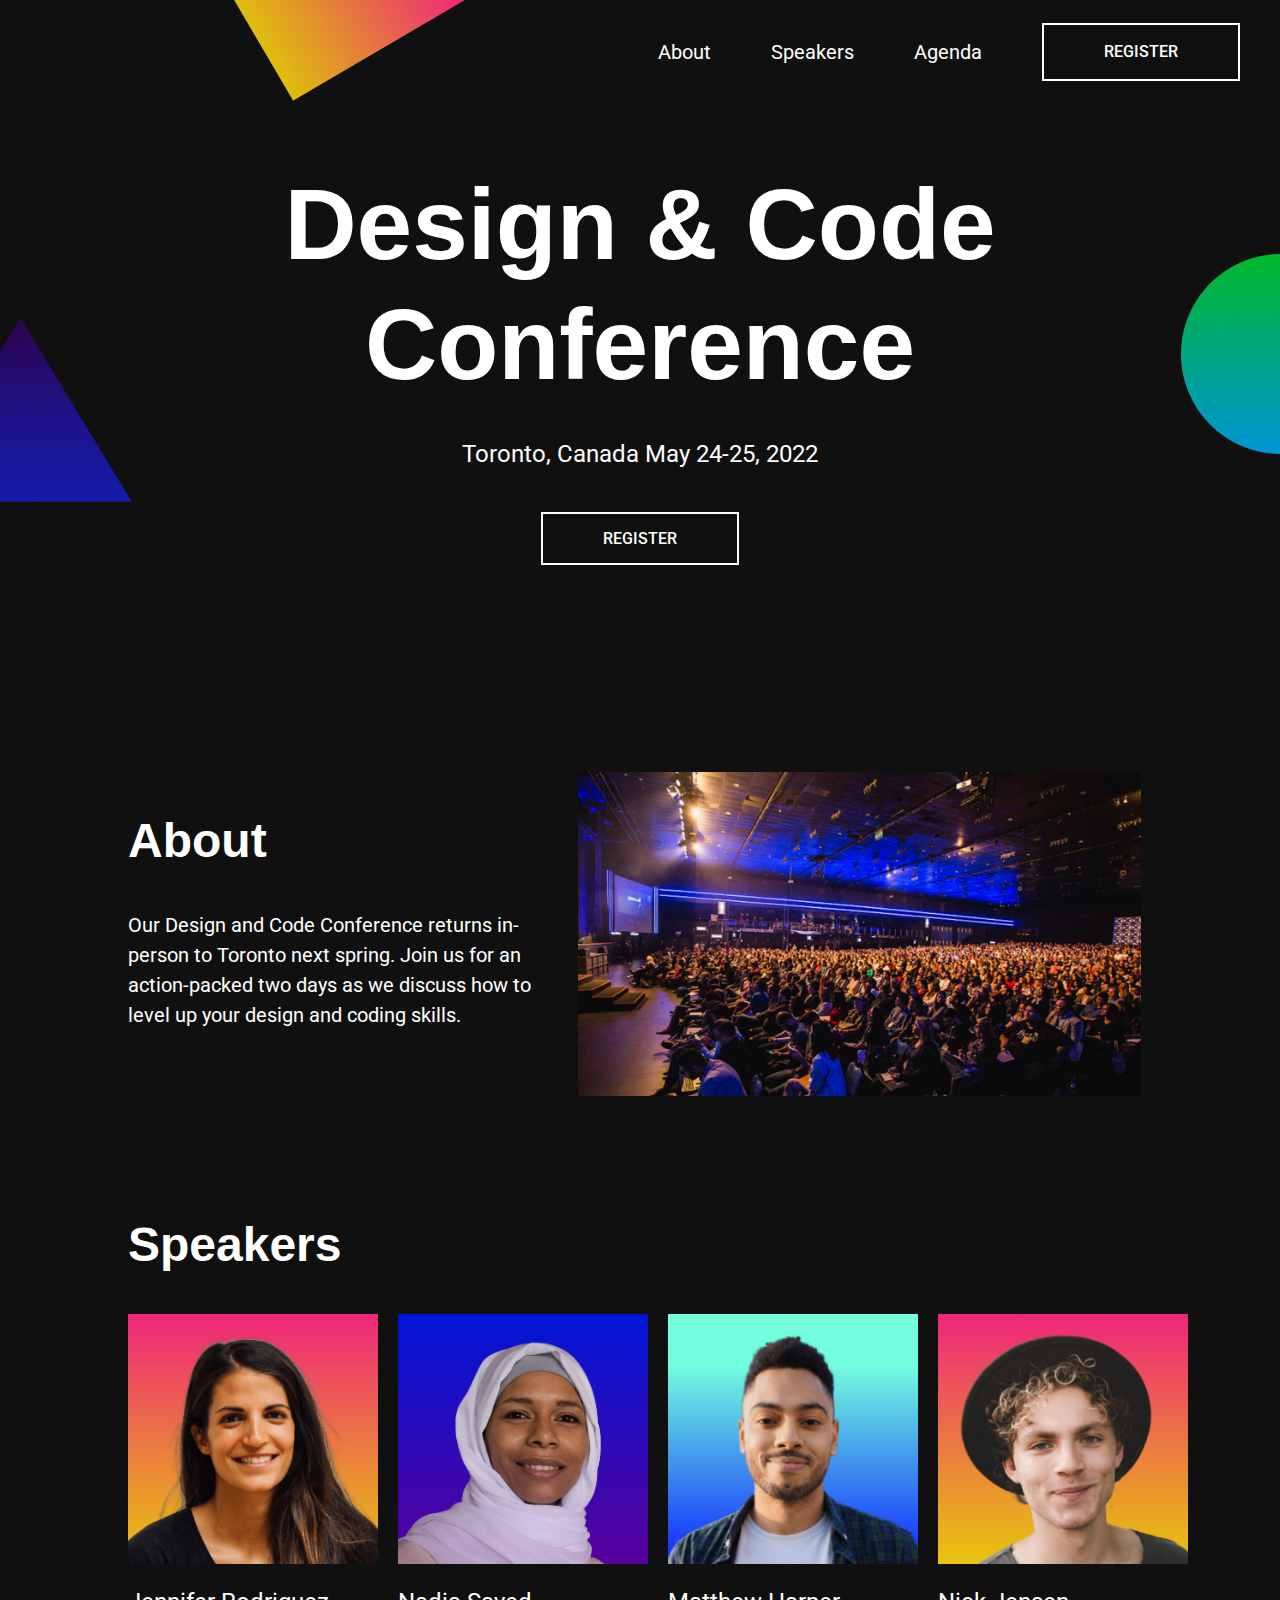
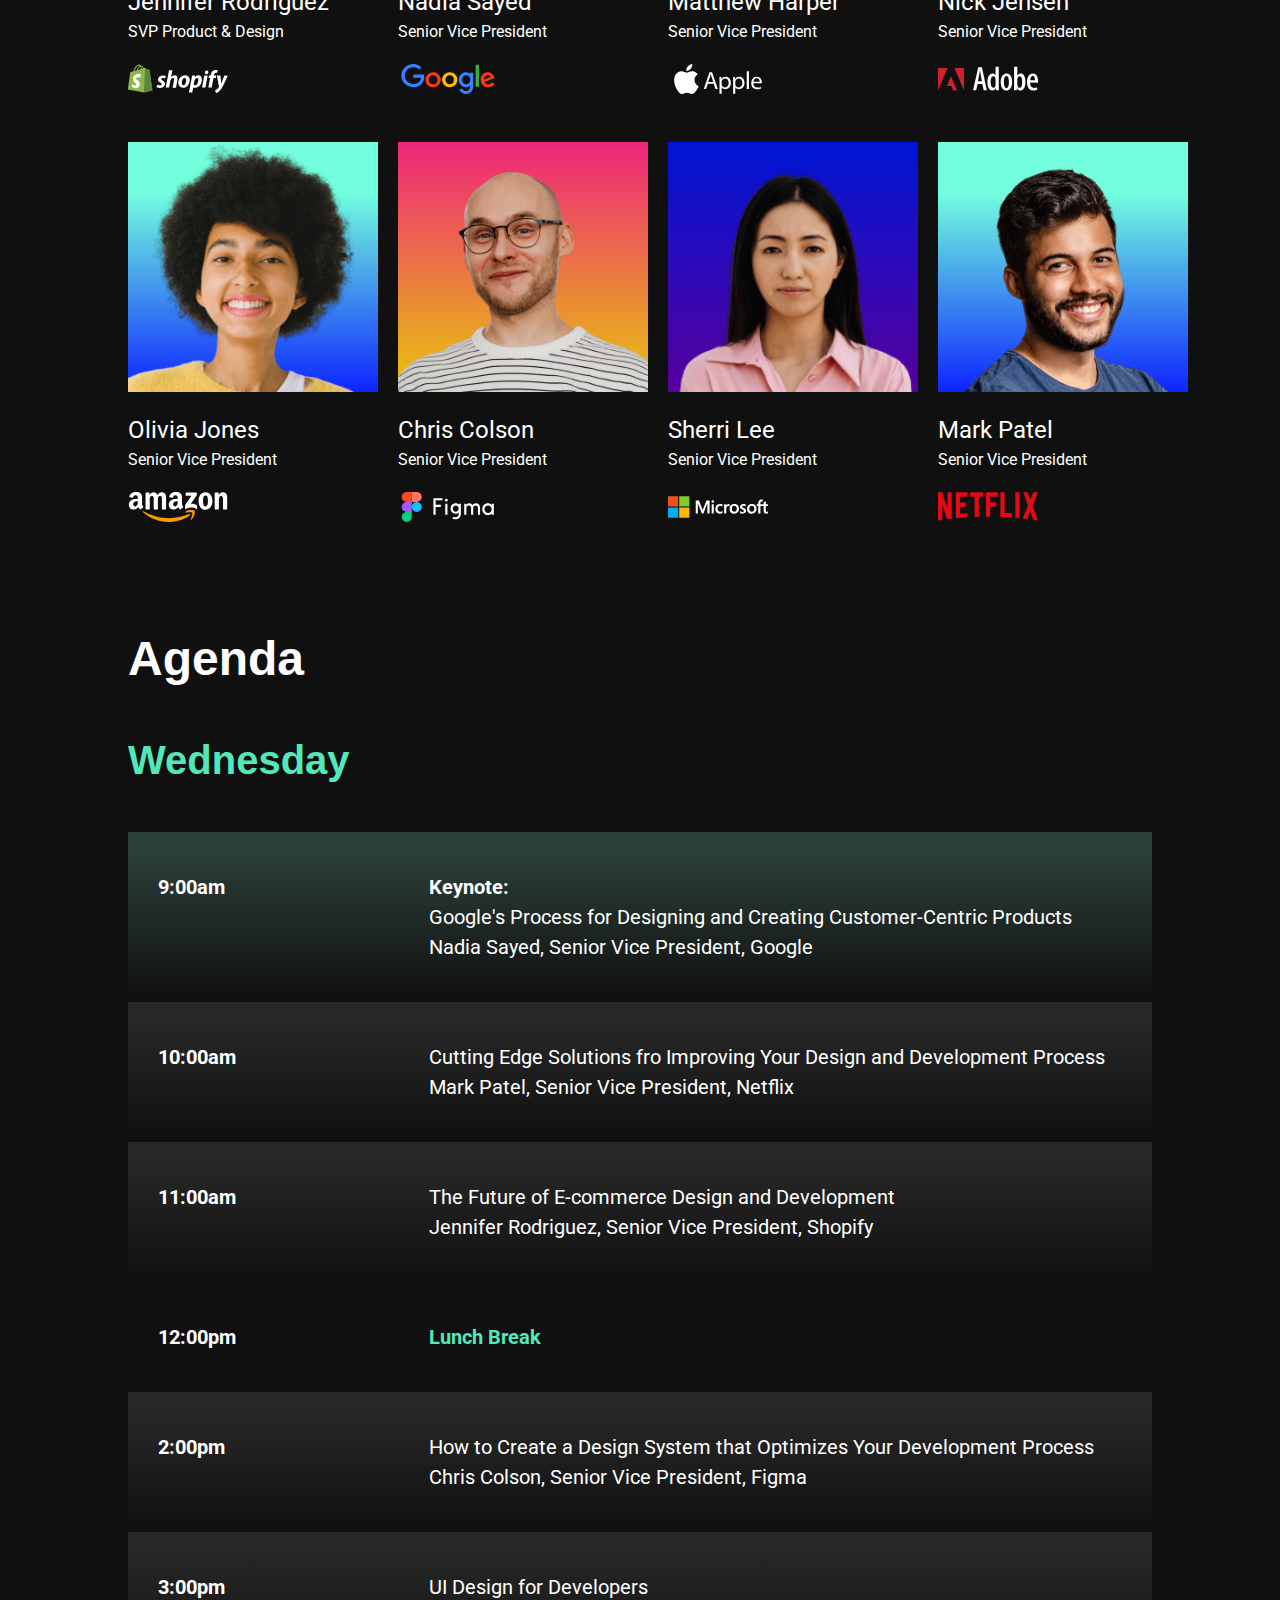
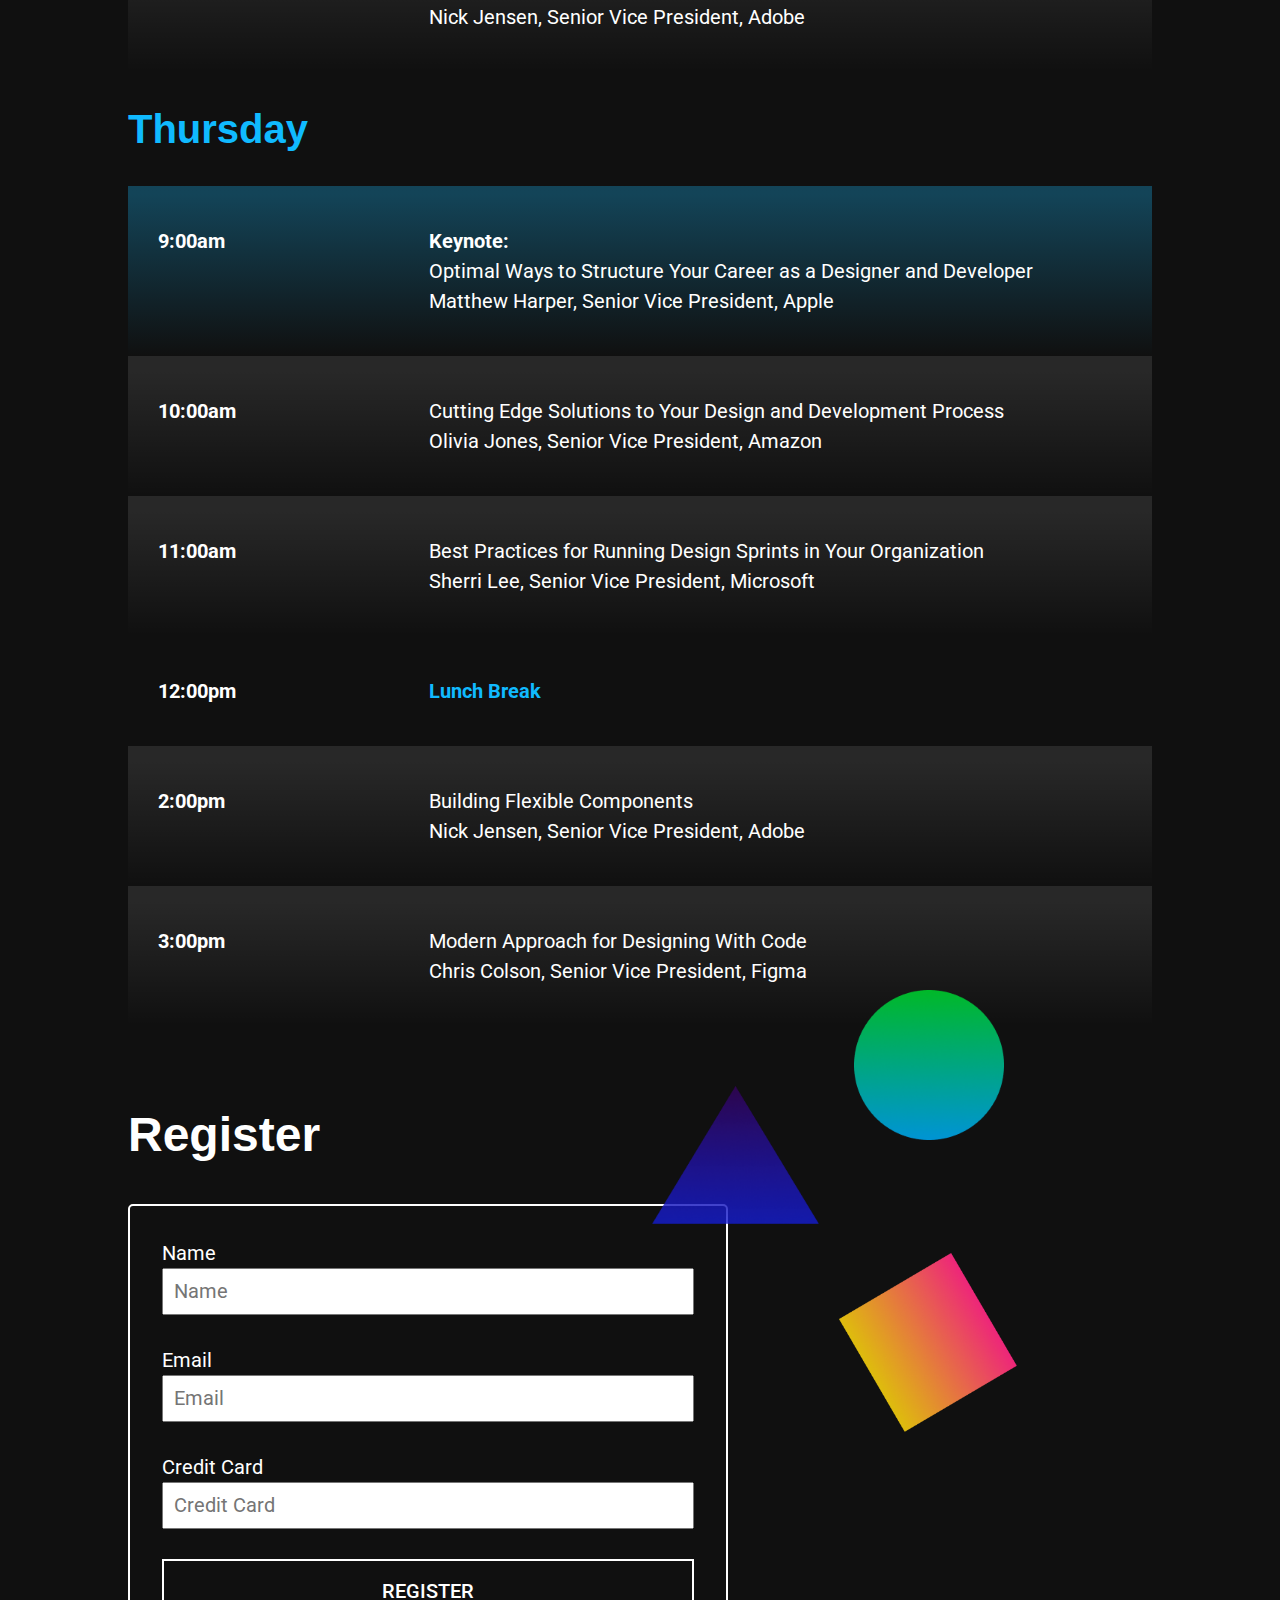
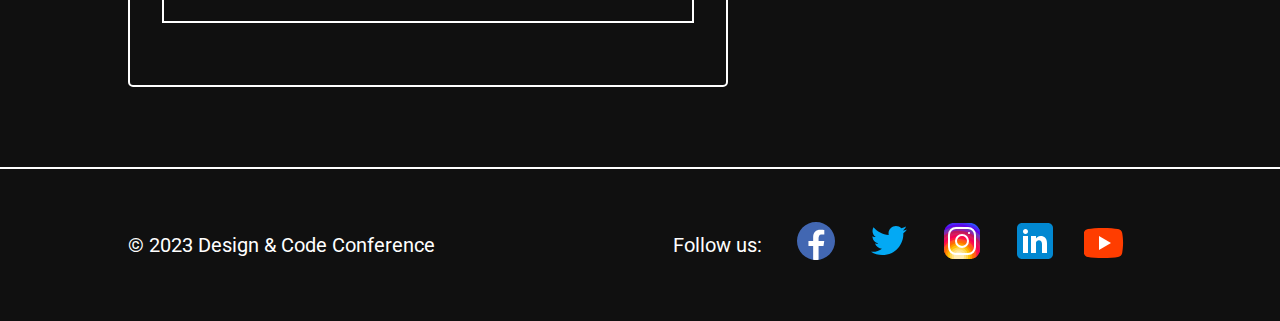
==== commit df1102ea: "Updated the year of the event." ====
--- a/index.html
+++ b/index.html
@@ -377,7 +377,7 @@
       <footer class="footer">
         <div class="container">
           <div class="footer-items">
-            <p class="copyright">&copy 2021 Design & Code Conference</p>
+            <p class="copyright">&copy 2023 Design & Code Conference</p>
             <div class="social-footer-wrap">
               <p class="social-icons-caption">Follow us:</p>
               <div class="social-icons">
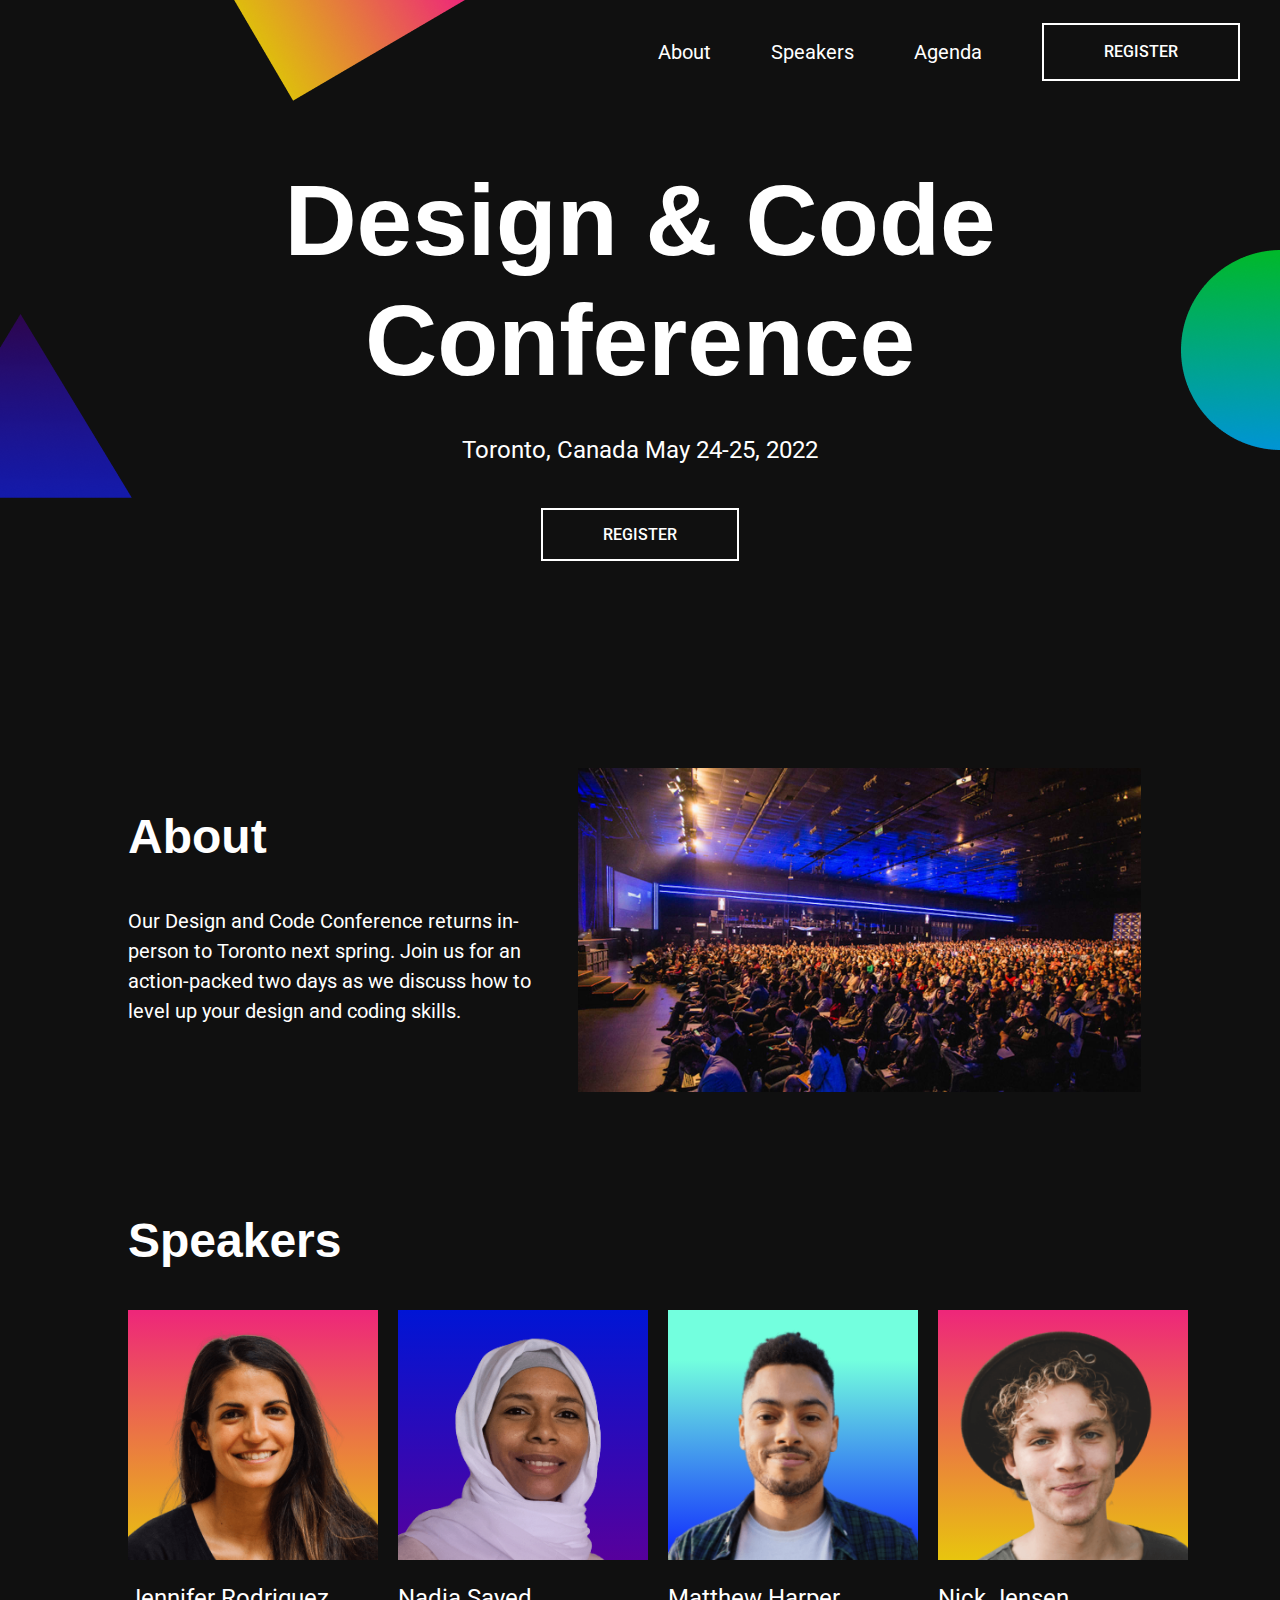
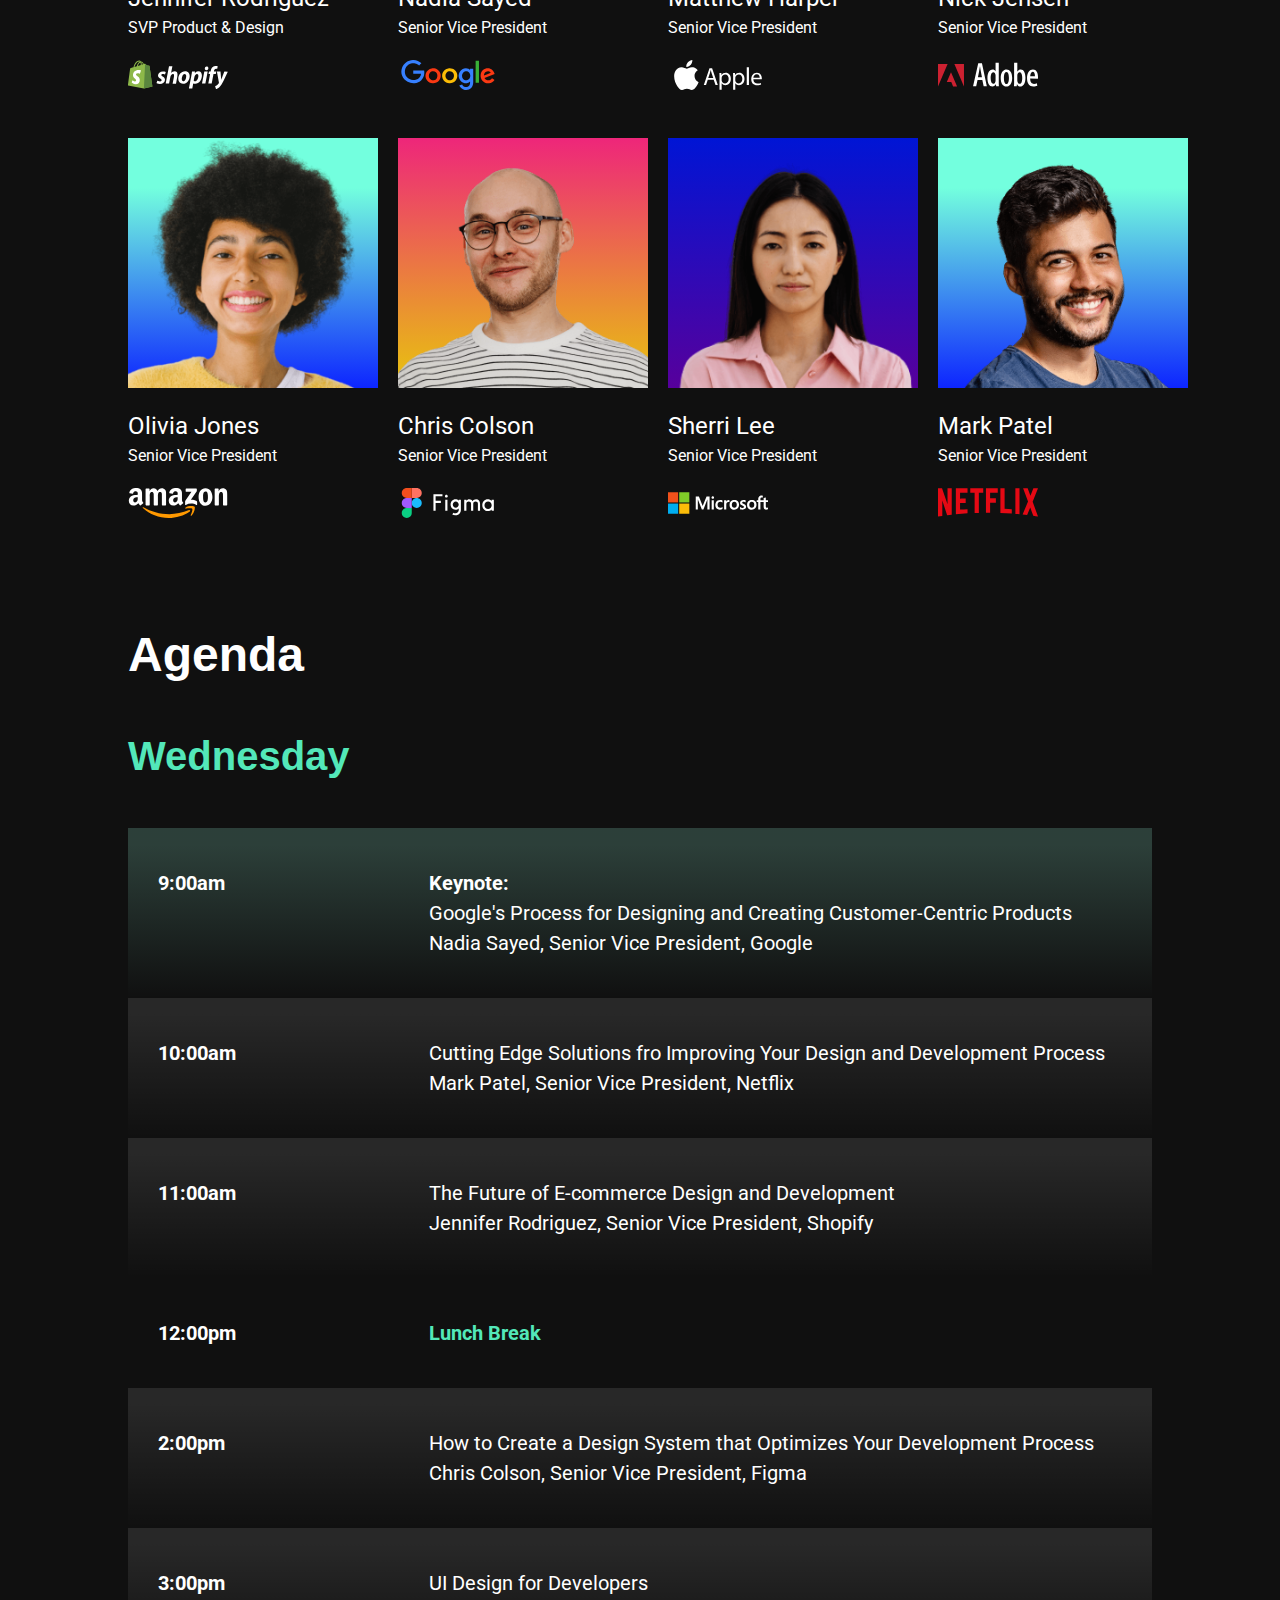
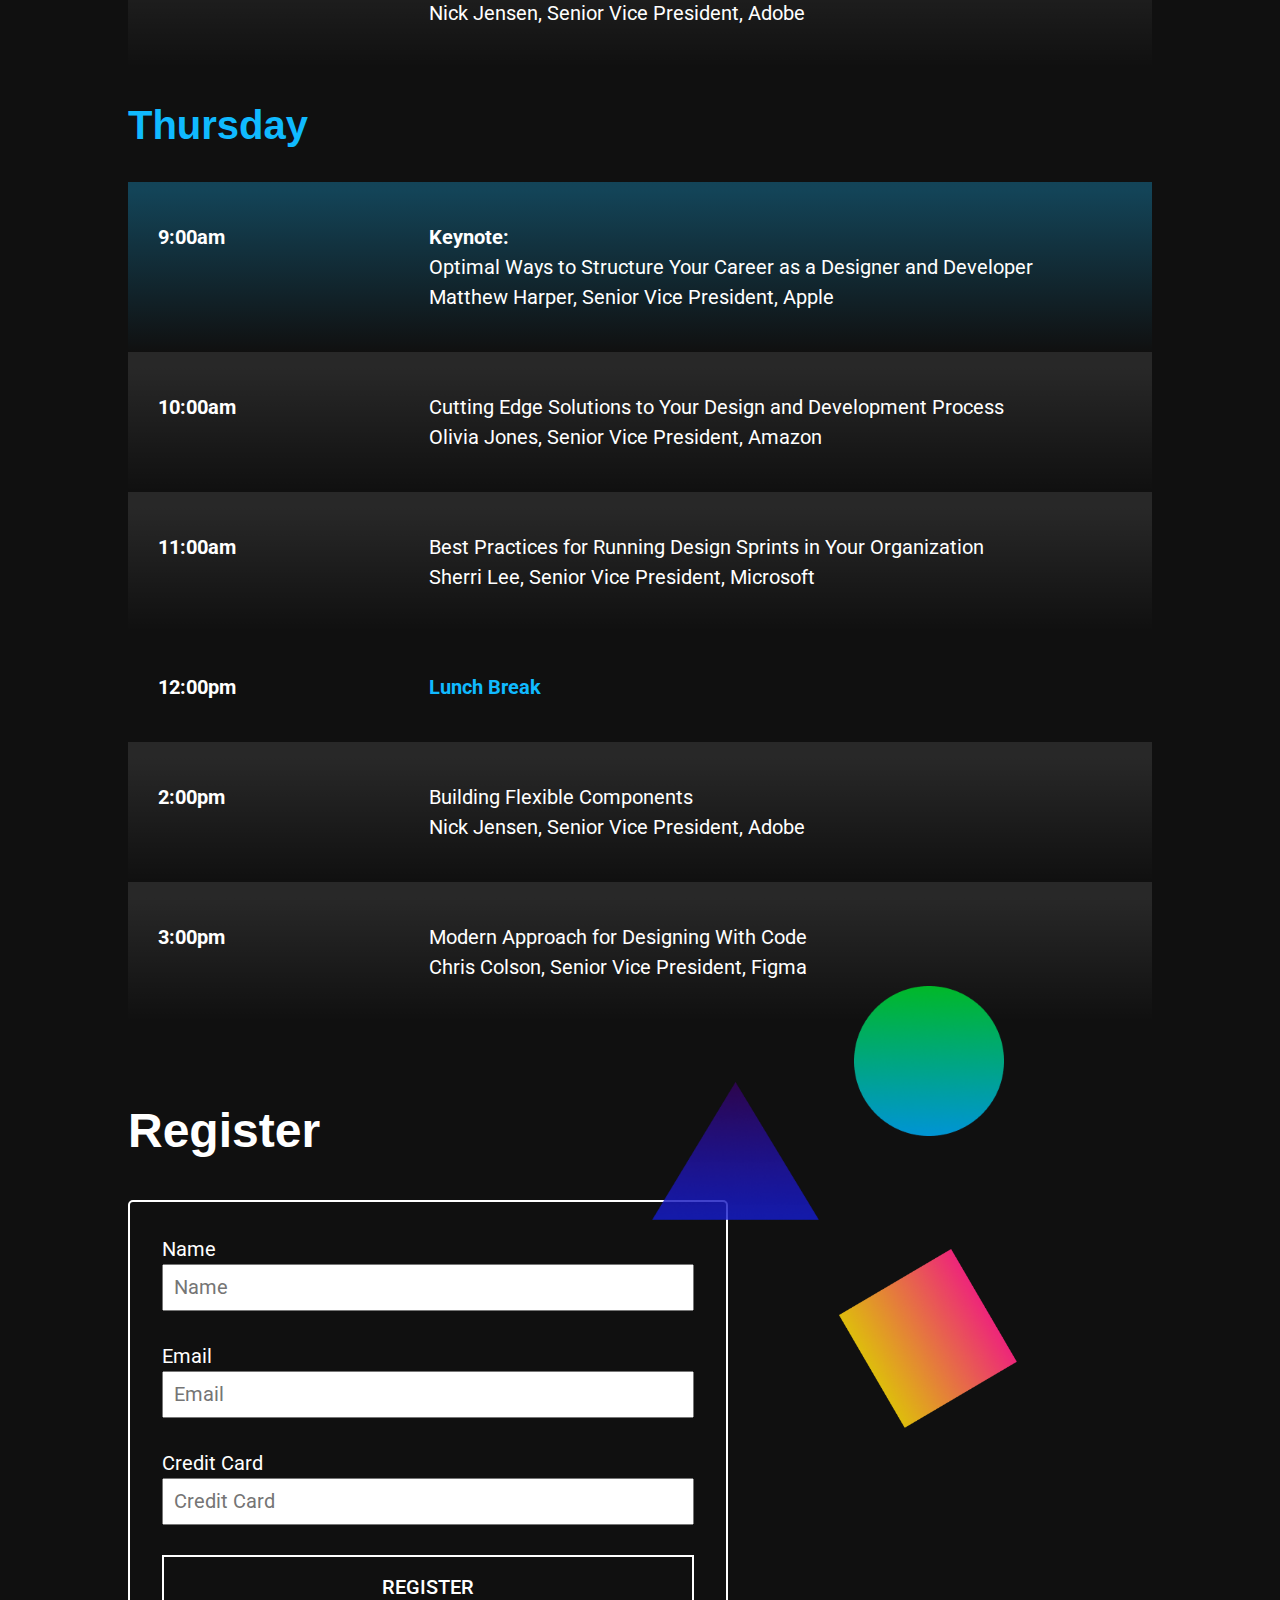
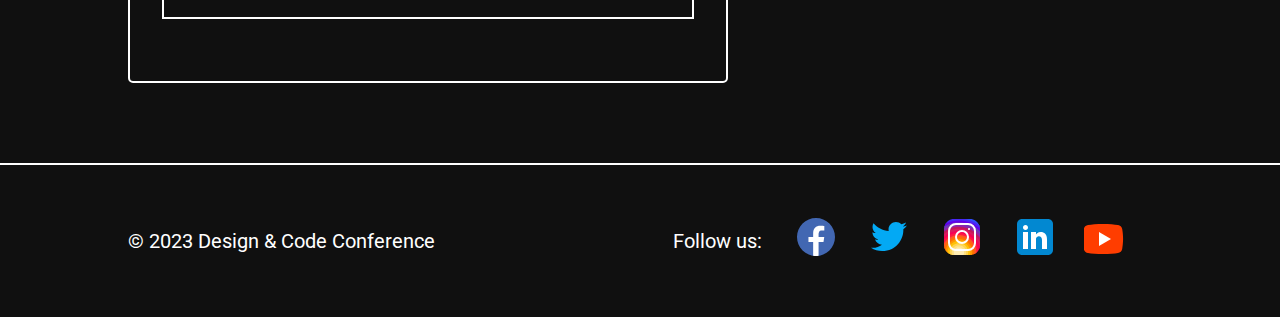
==== commit 54dfd21a: "Fixed header to the top of the page." ====
--- a/index.html
+++ b/index.html
@@ -11,6 +11,7 @@
       href="https://fonts.googleapis.com/css2?family=Roboto:wght@400;700&display=swap"
       rel="stylesheet"
     />
+    <script src="js/main.js" defer></script>
   </head>
   <body>
     <header>
@@ -412,6 +413,5 @@
         </div>
       </footer>
     </main>
-    <script src="js/main.js"></script>
   </body>
 </html>
--- a/css/styles.css
+++ b/css/styles.css
@@ -46,6 +46,20 @@
   font-size: 6rem;
 }
 
+header {
+  position: fixed;
+  width: 100%;
+  z-index: 1;
+  top: 0;
+}
+
+header.scrolled {
+  background-color: #ffffff;
+}
+
+section.hero {
+  margin: 100px 0 0 0; 
+}
 @media screen and (min-width: 768px) {
   h1 {
     font-size: 5.8rem;
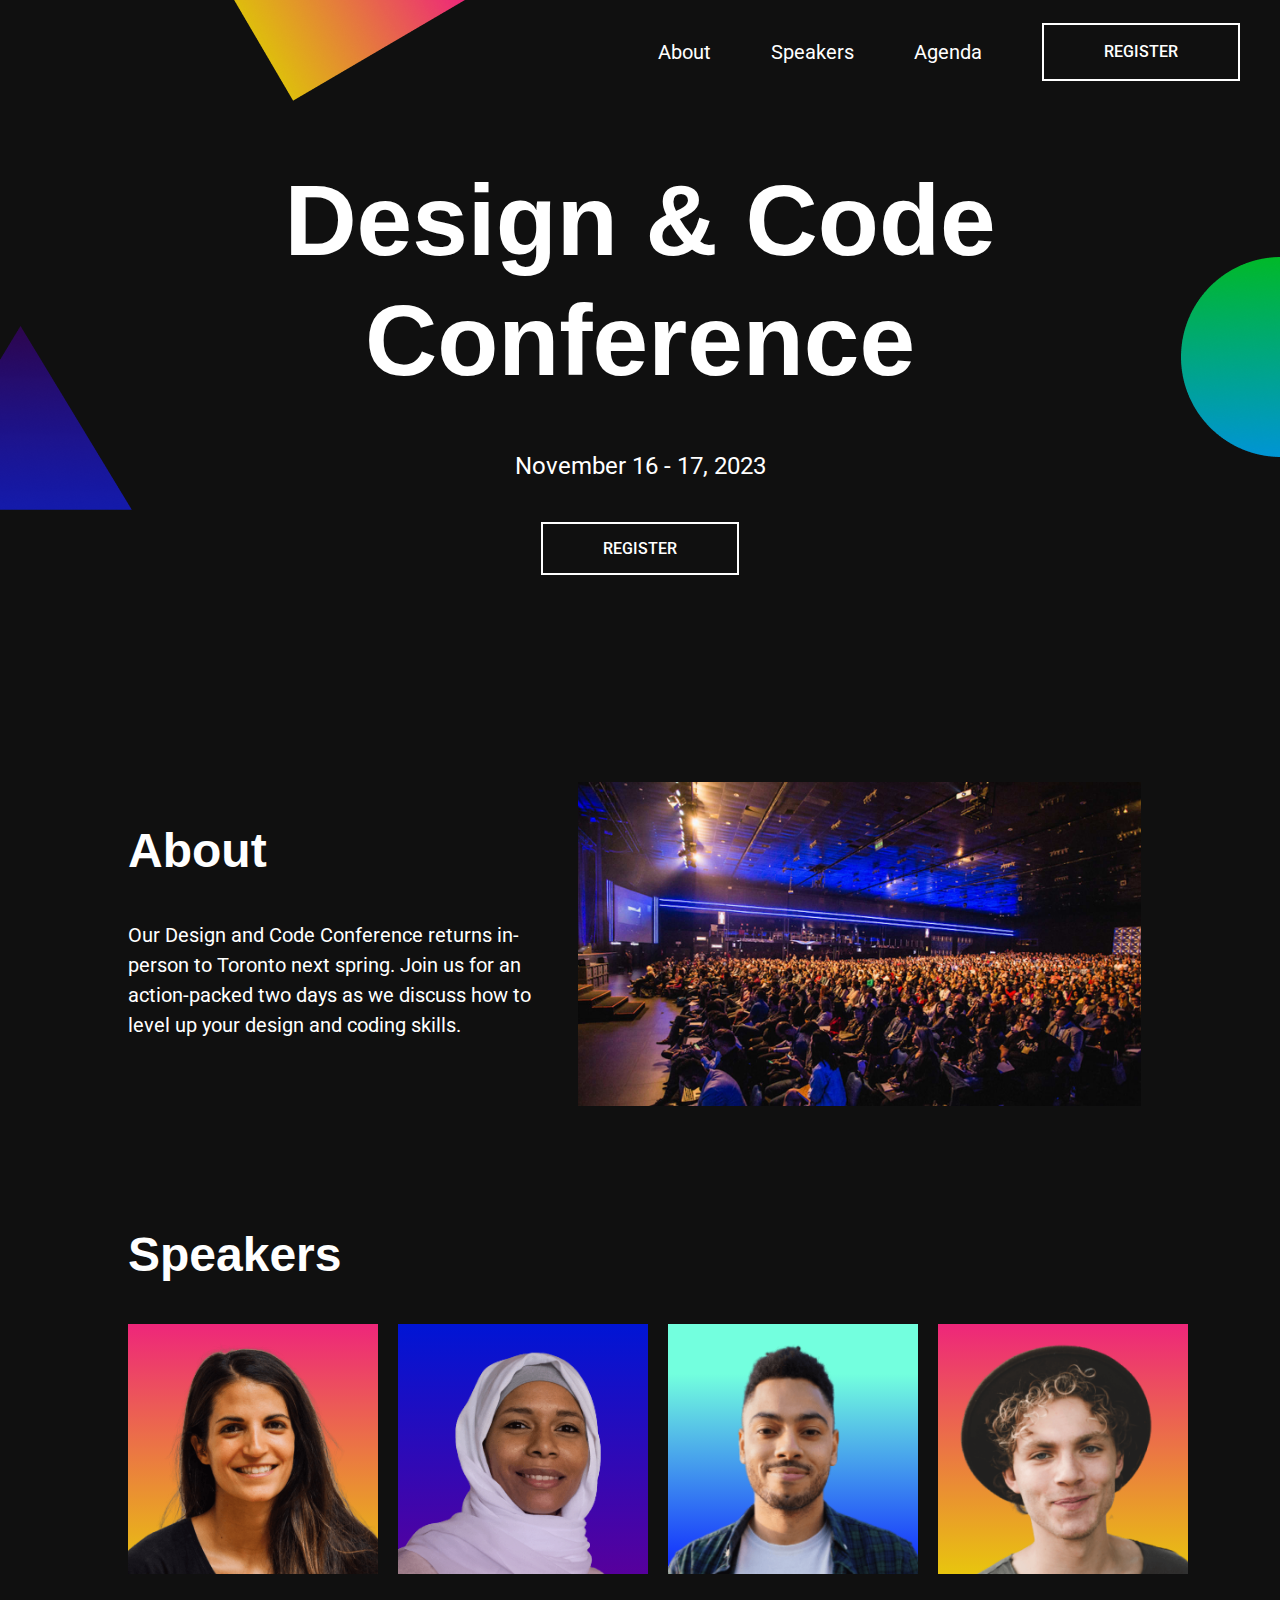
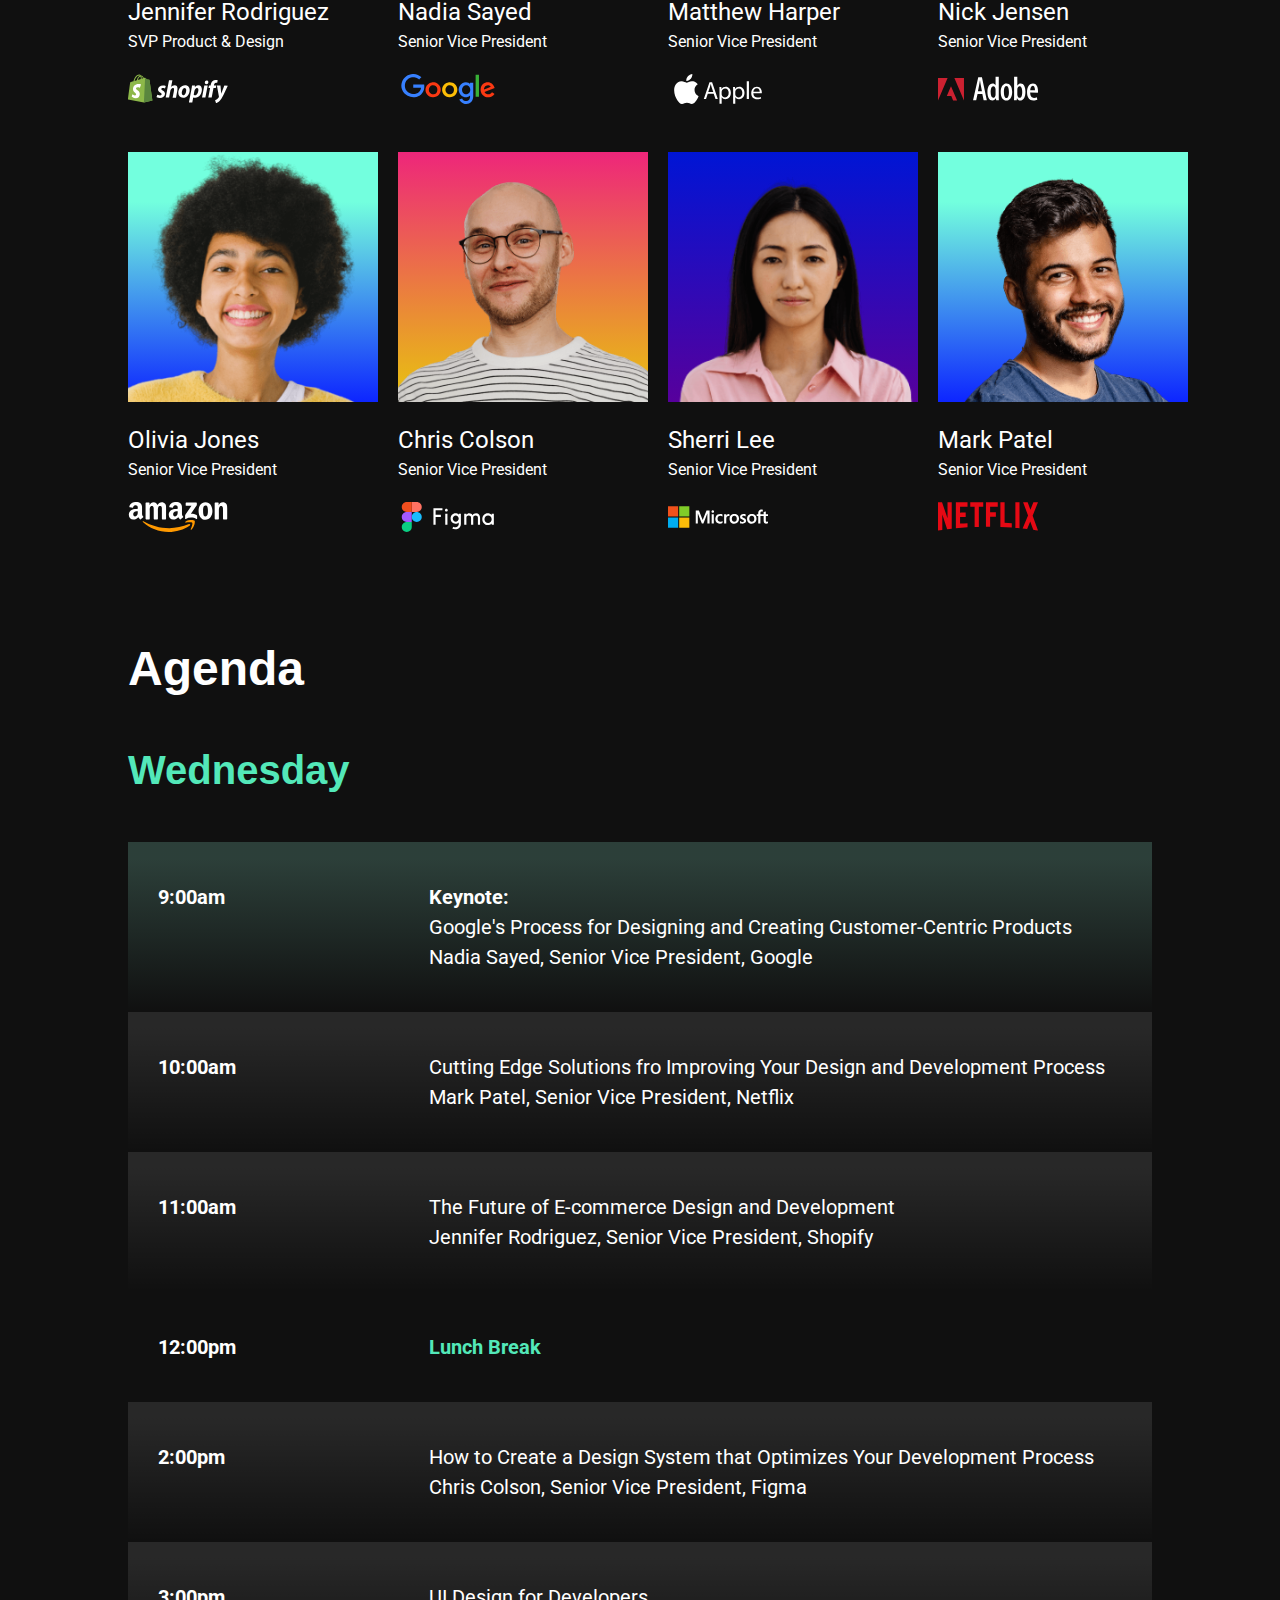
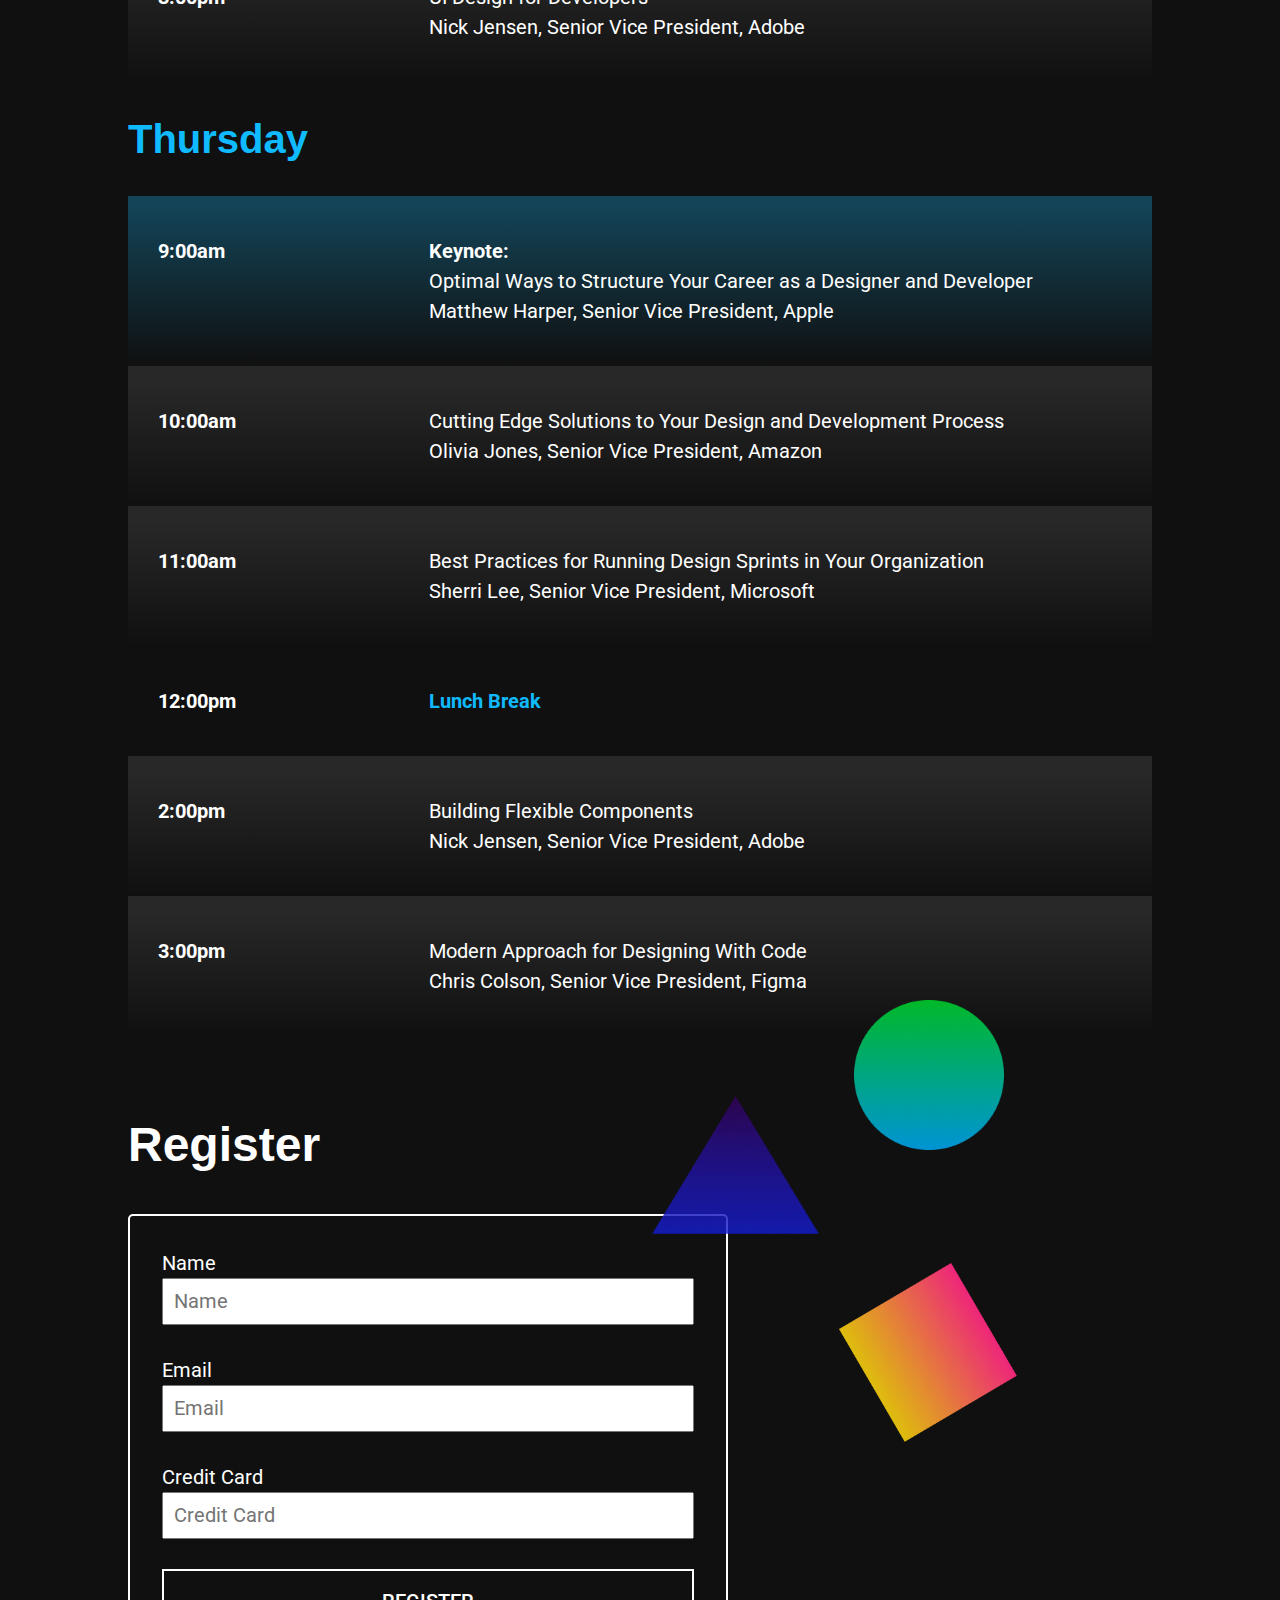
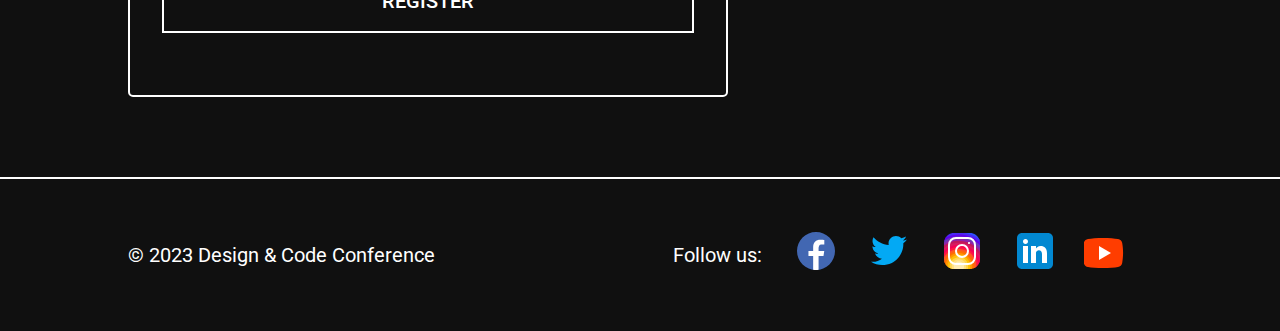
==== commit b0fabb02: "Hid the square in the header at 1000px." ====
--- a/index.html
+++ b/index.html
@@ -37,7 +37,7 @@
     <section class="hero"> 
       <div class="hero-content">
         <h1>Design & Code<br />Conference</h1>
-        <p class="date">Toronto, Canada May 24-25, 2022</p>
+        <p class="date">November 16 - 17, 2023 </p>
         <a href="" class="btn">Register</a>
       </div>
       <div class="hero-triangle">
--- a/css/styles.css
+++ b/css/styles.css
@@ -370,6 +370,13 @@
     max-height: 100%;
     opacity: 1;
   }
+
+}
+
+@media screen and (max-width: 1000px) {
+  .hero-square {
+    display: none;
+  }
 }
 
 /* Hero */
@@ -384,9 +391,8 @@
 }
 .date {
   font-size: 2.4rem;
-  margin: 3.2rem 0 5rem;
-}
-
+  margin: 4.8rem 0;
+}
 .container {
   width: 80%;
   max-width: 1100px;
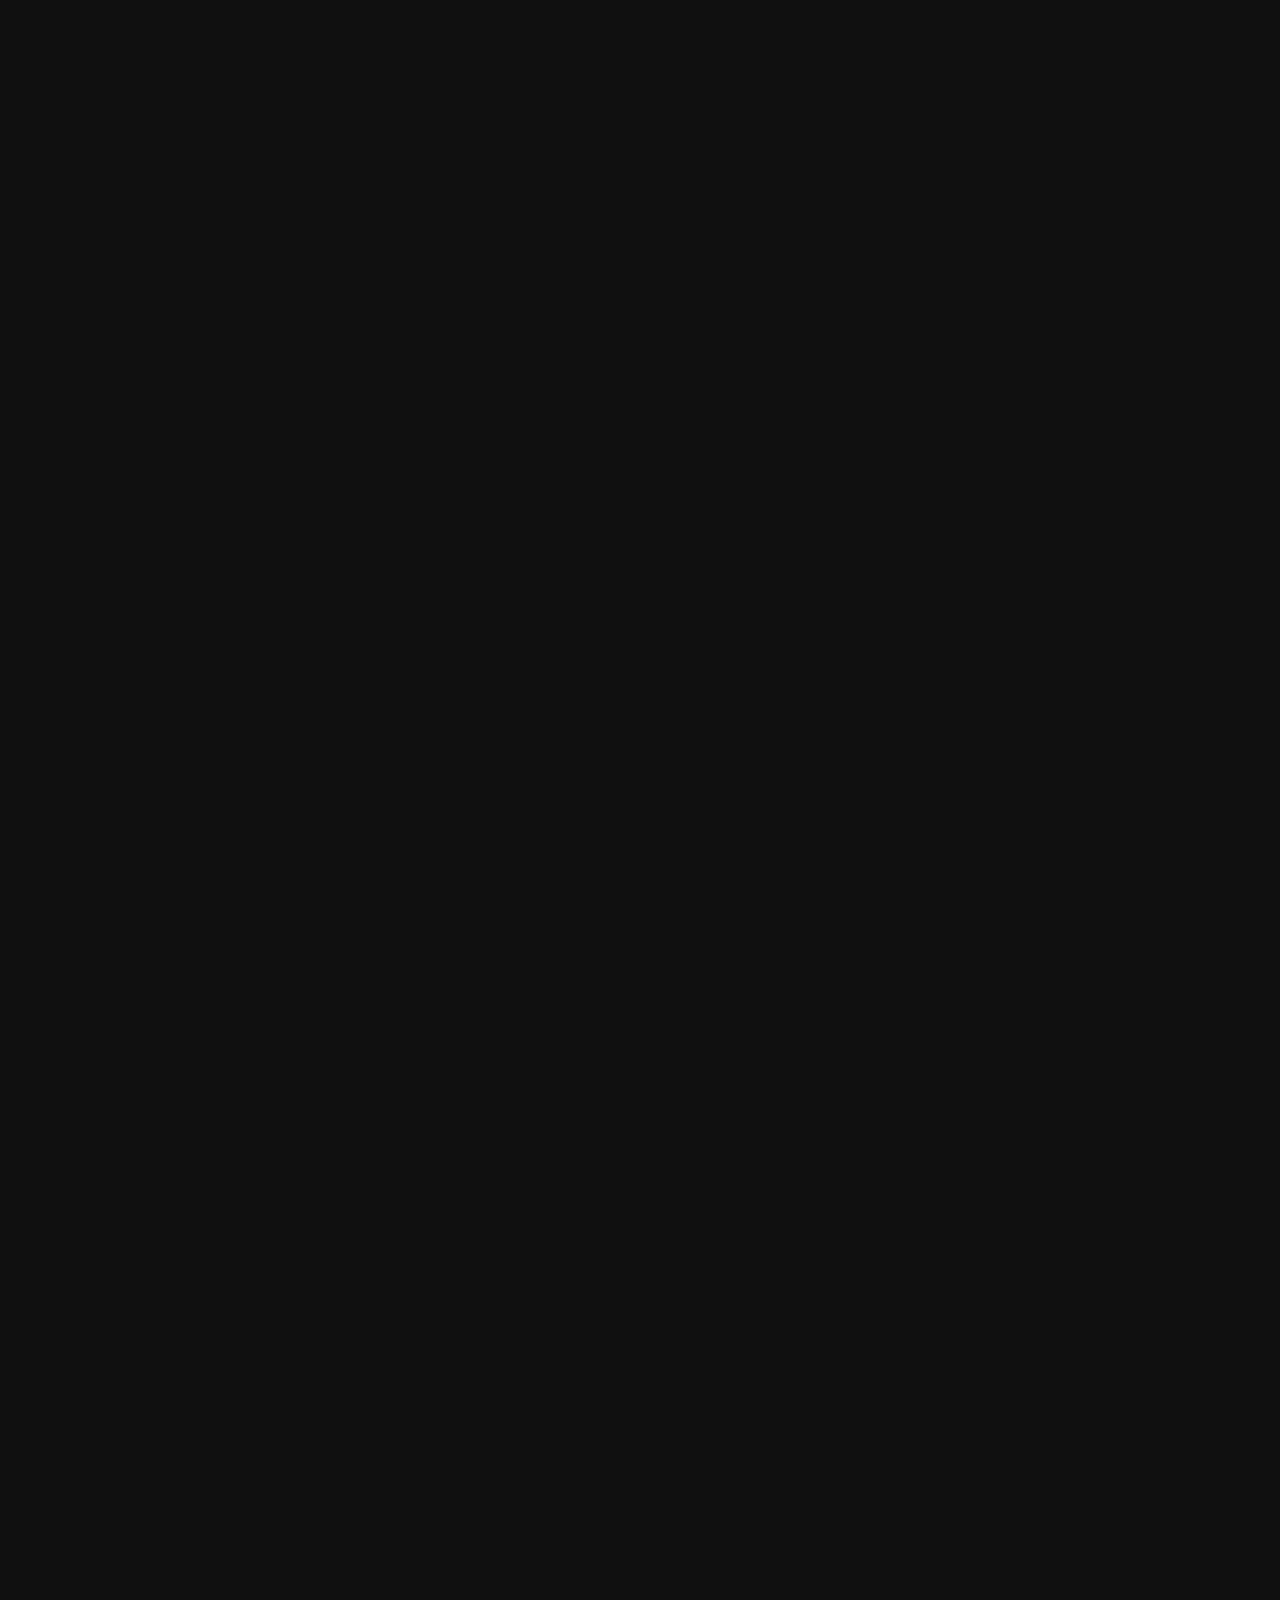
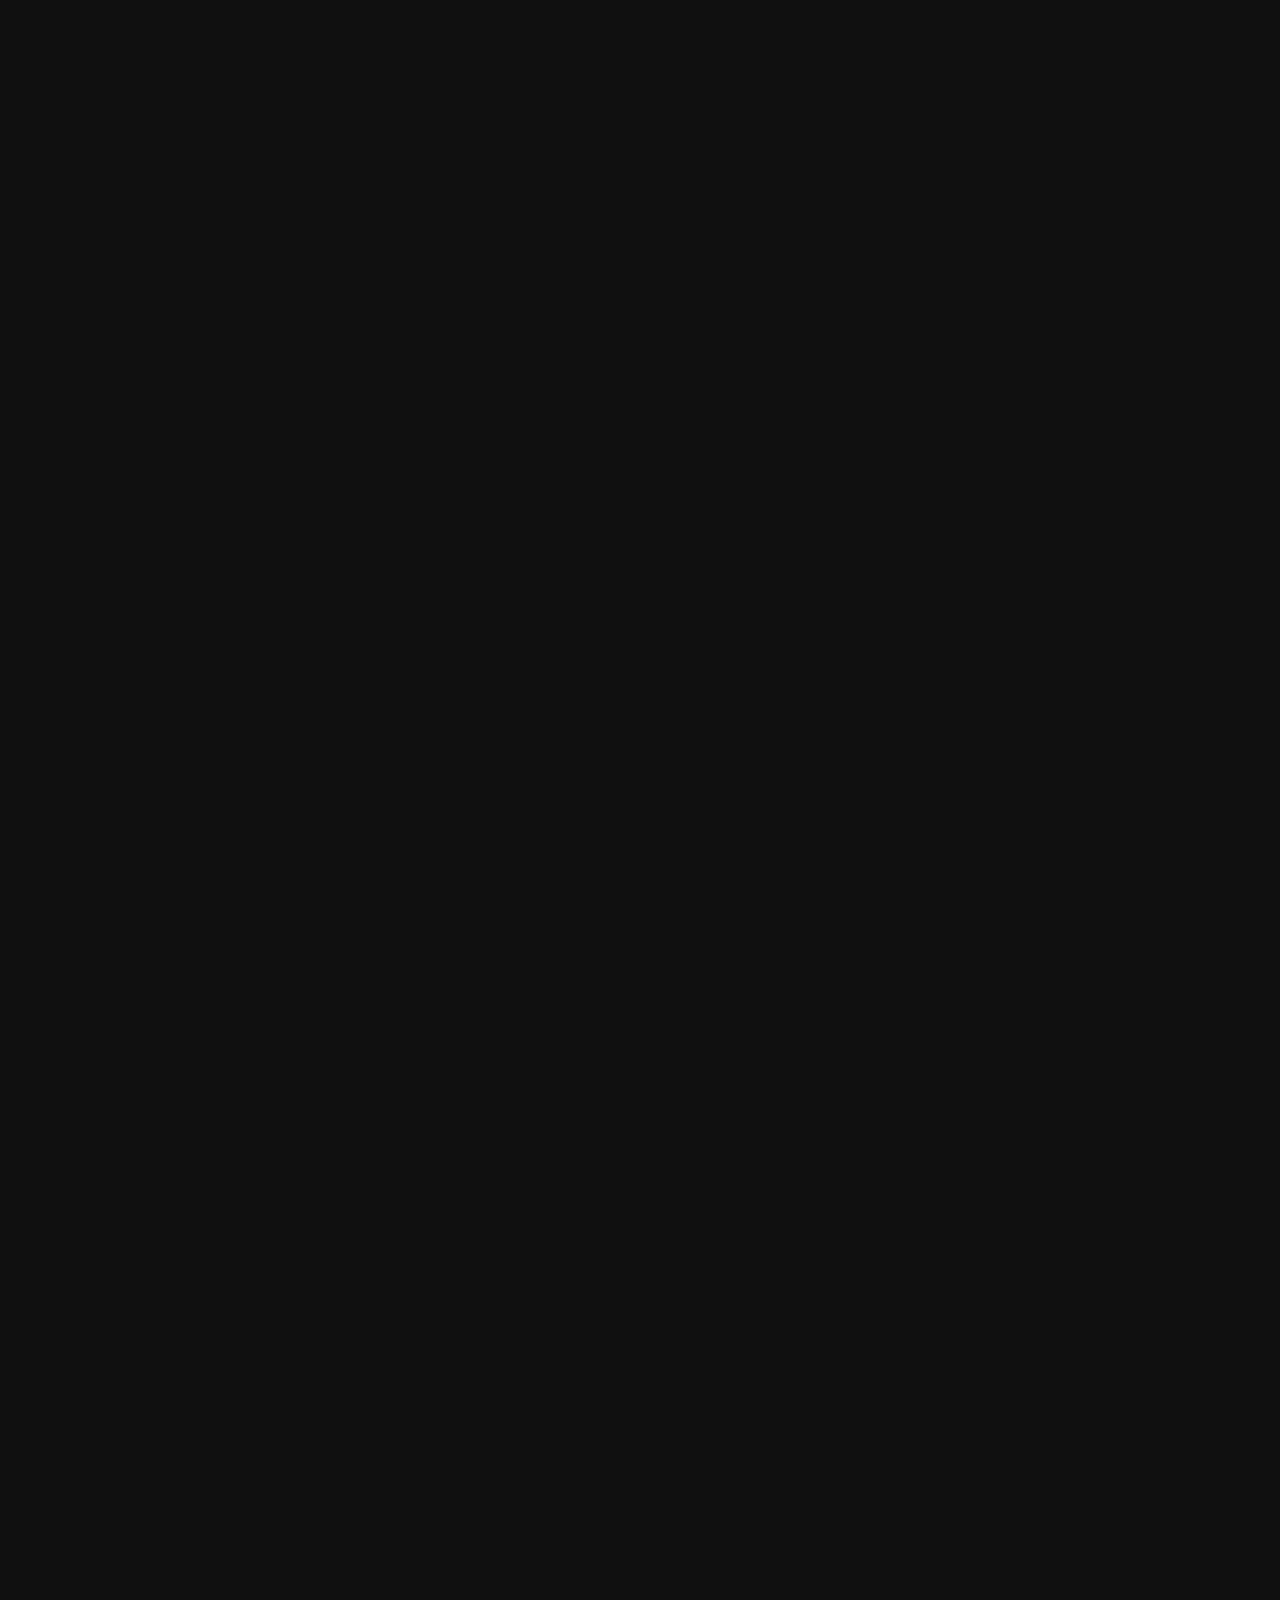
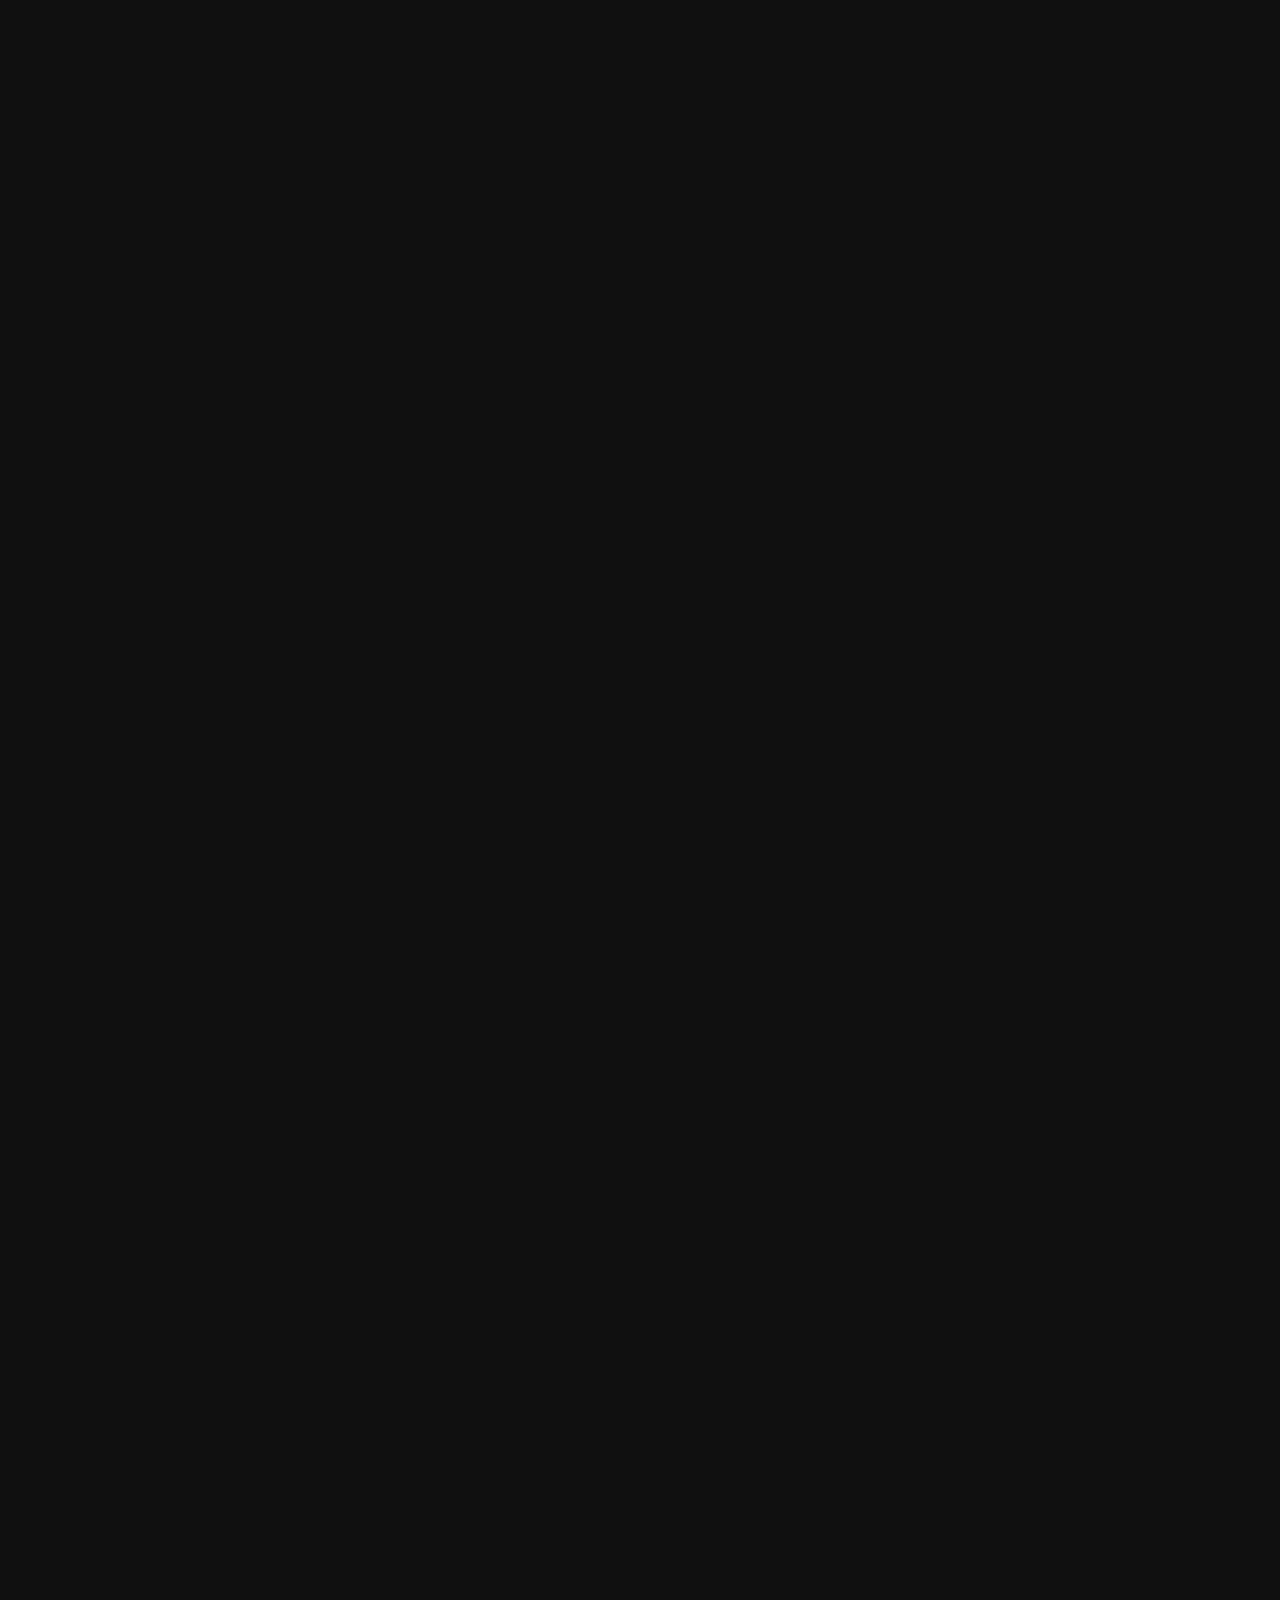
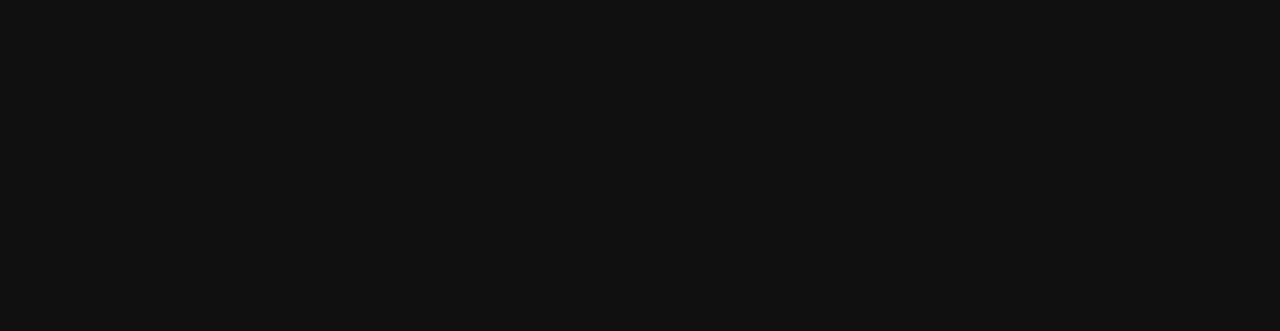
==== commit 43f0db63: "Added animation on page scroll. Up and down." ====
--- a/index.html
+++ b/index.html
@@ -12,6 +12,7 @@
       rel="stylesheet"
     />
     <script src="js/main.js" defer></script>
+    <script src="js/animation.js" defer></script>
   </head>
   <body>
     <header>
--- a/css/styles.css
+++ b/css/styles.css
@@ -26,6 +26,15 @@
   background-color: var(--color-body--dark);
   scroll-behavior: smooth;
 }
+
+@keyframes fadein {
+ 0% { opacity: 0; }
+ 100% { opacity: 1; }
+}
+
+/* h1, h2, h3, h4, li, p, img, svg, .grid, form, a.btn, footer {
+  opacity: 0;
+} */
 
 body {
   background-color: var(--color-body--darker);
@@ -143,6 +152,7 @@
   margin-bottom: 2rem;
 }
 
+
 @media screen and (min-width: 500px) {
   .speaker-profile-wrap {
     align-items: flex-start;
@@ -483,6 +493,10 @@
   left: 15%;
 }
 
+.hero-square.none {
+  display: none;
+}
+
 .hero {
   position: relative;
 }
